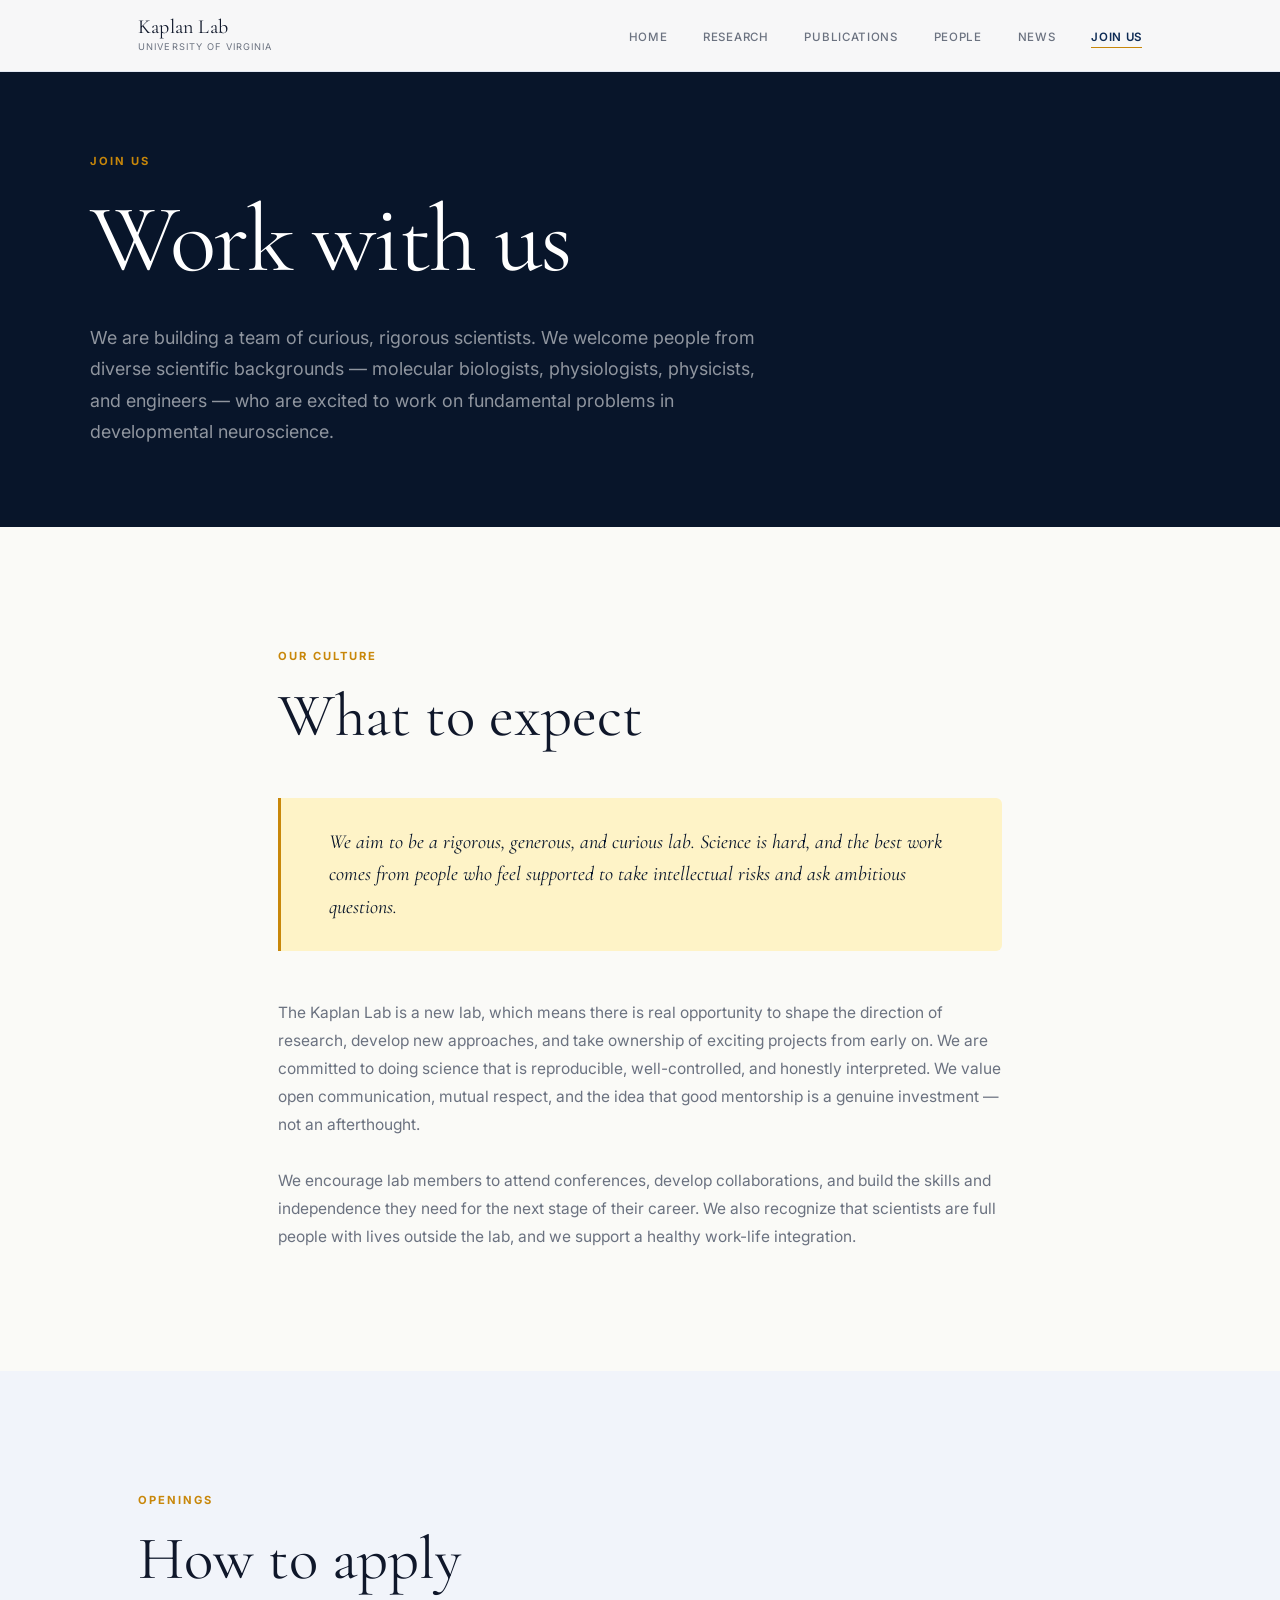
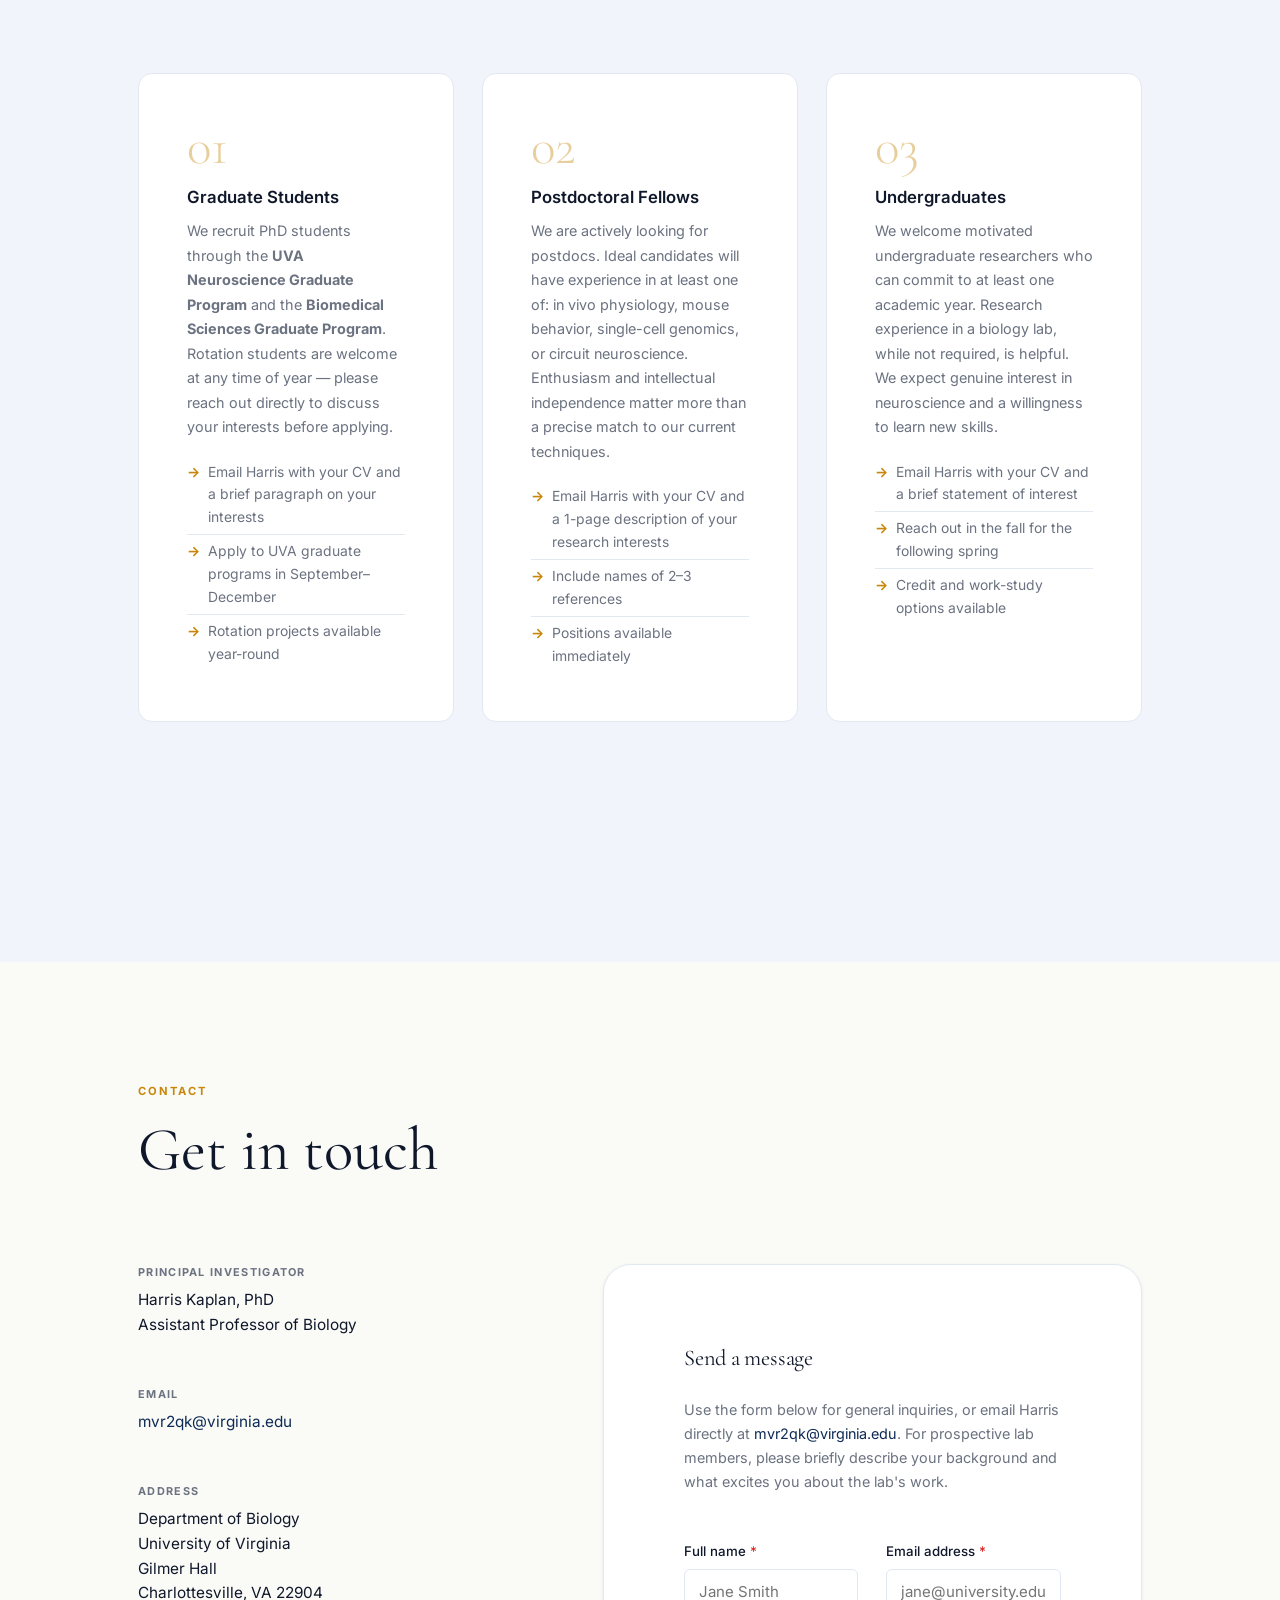
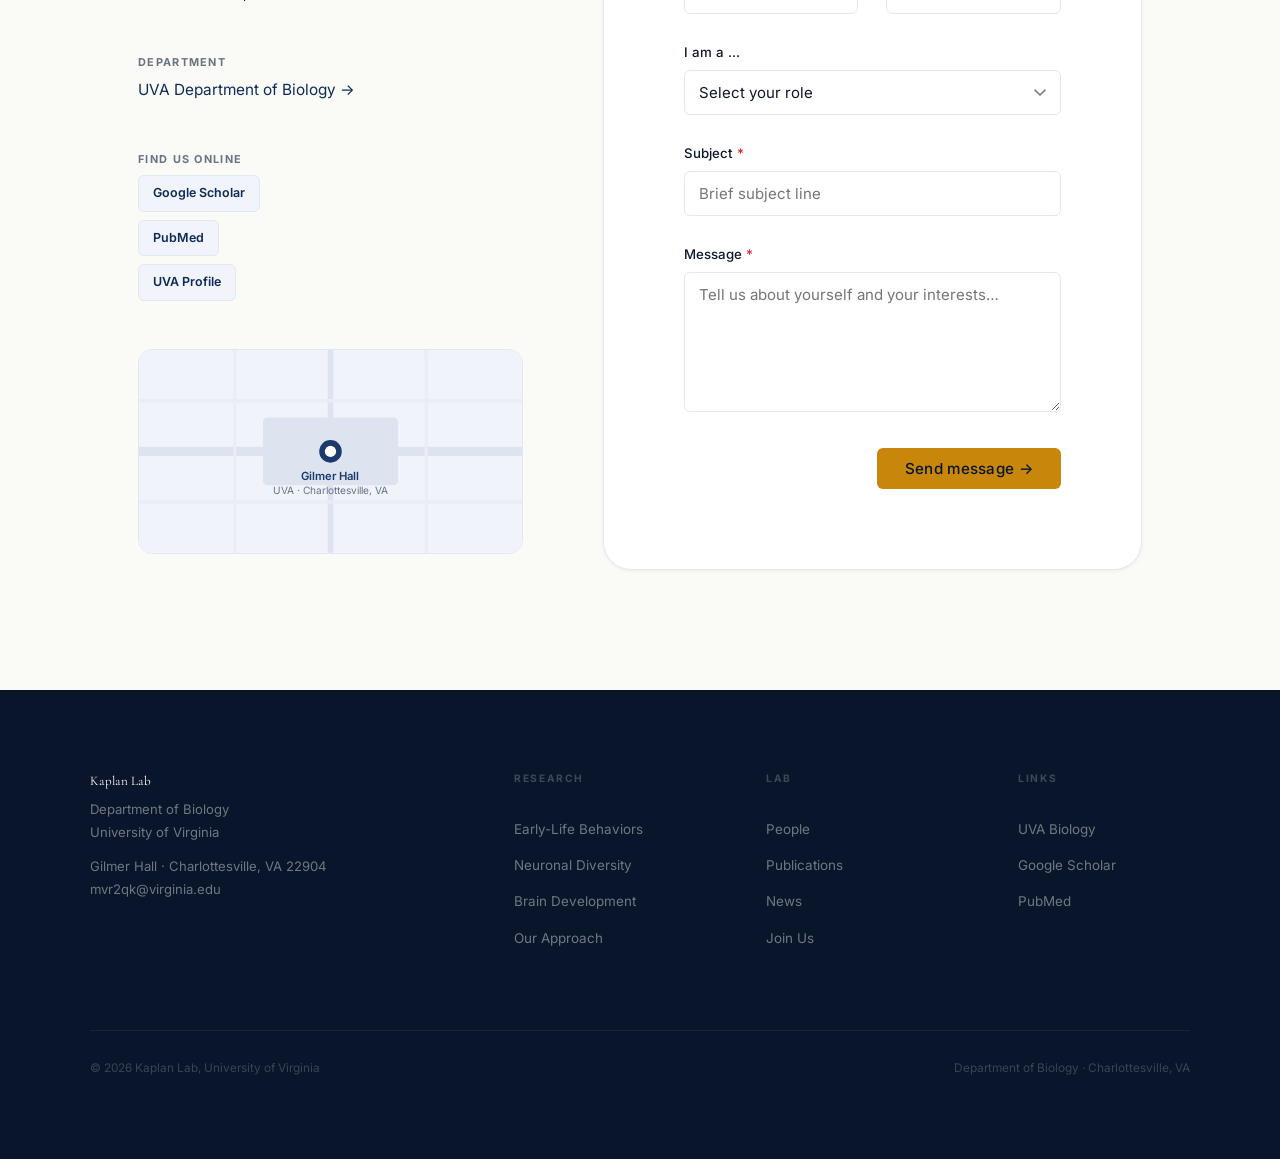
==== contact.html @ 81bbcdf9 "Website before further AI edits" ====
<!DOCTYPE html>
<html lang="en">
<head>
  <meta charset="UTF-8">
  <meta name="viewport" content="width=device-width, initial-scale=1.0">
  <title>Join Us — Kaplan Lab</title>
  <meta name="description" content="Join the Kaplan Lab at the University of Virginia. Open positions for graduate students, postdoctoral fellows, and undergraduates.">
  <link rel="icon" type="image/svg+xml" href="data:image/svg+xml,<svg xmlns='http://www.w3.org/2000/svg' viewBox='0 0 32 32'><rect width='32' height='32' rx='7' fill='%2308152A'/><text x='16' y='23' font-family='Georgia,serif' font-size='19' fill='white' text-anchor='middle' font-style='italic'>K</text></svg>">
  <link rel="stylesheet" href="assets/css/styles.css">
</head>
<body>

<nav class="site-nav" aria-label="Main navigation">
  <div class="site-nav__inner">
    <a href="index.html" class="site-nav__logo">
      <span class="site-nav__logo-main">Kaplan Lab</span>
      <span class="site-nav__logo-sub">University of Virginia</span>
    </a>
    <button class="site-nav__hamburger" aria-label="Toggle menu" aria-expanded="false">
      <span></span><span></span><span></span>
    </button>
    <ul class="site-nav__links">
      <li><a href="index.html">Home</a></li>
      <li><a href="research.html">Research</a></li>
      <li><a href="publications.html">Publications</a></li>
      <li><a href="people.html">People</a></li>
      <li><a href="news.html">News</a></li>
      <li><a href="contact.html">Join Us</a></li>
    </ul>
  </div>
</nav>

<header class="page-hero">
  <div class="page-hero__inner">
    <span class="section-label">Join Us</span>
    <h1>Work with us</h1>
    <p class="lead">
      We are building a team of curious, rigorous scientists. We welcome people
      from diverse scientific backgrounds — molecular biologists, physiologists,
      physicists, and engineers — who are excited to work on fundamental problems
      in developmental neuroscience.
    </p>
  </div>
</header>

<!-- LAB CULTURE -->
<section class="section">
  <div class="container" style="max-width:820px;">
    <span class="section-label">Our Culture</span>
    <h2 class="mb-lg">What to expect</h2>
    <div class="callout">
      <p>
        We aim to be a rigorous, generous, and curious lab. Science is hard, and
        the best work comes from people who feel supported to take intellectual
        risks and ask ambitious questions.
      </p>
    </div>
    <p style="font-size:.97rem; line-height:1.8; color:var(--muted); max-width:none; margin-top:var(--sp-lg);">
      The Kaplan Lab is a new lab, which means there is real opportunity to shape
      the direction of research, develop new approaches, and take ownership of
      exciting projects from early on. We are committed to doing science that is
      reproducible, well-controlled, and honestly interpreted. We value open
      communication, mutual respect, and the idea that good mentorship is a
      genuine investment — not an afterthought.
    </p>
    <p style="font-size:.97rem; line-height:1.8; color:var(--muted); max-width:none; margin-top:var(--sp-md);">
      We encourage lab members to attend conferences, develop collaborations, and
      build the skills and independence they need for the next stage of their
      career. We also recognize that scientists are full people with lives outside
      the lab, and we support a healthy work-life integration.
    </p>
  </div>
</section>

<!-- HOW TO JOIN -->
<section class="section section--alt">
  <div class="container">
    <span class="section-label">Openings</span>
    <h2 class="mb-xl">How to apply</h2>

    <div class="join-grid">
      <div class="join-card">
        <div class="join-card__num">01</div>
        <h4>Graduate Students</h4>
        <p>
          We recruit PhD students through the
          <strong>UVA Neuroscience Graduate Program</strong> and the
          <strong>Biomedical Sciences Graduate Program</strong>.
          Rotation students are welcome at any time of year — please reach out
          directly to discuss your interests before applying.
        </p>
        <ul>
          <li>Email Harris with your CV and a brief paragraph on your interests</li>
          <li>Apply to UVA graduate programs in September–December</li>
          <li>Rotation projects available year-round</li>
        </ul>
      </div>

      <div class="join-card">
        <div class="join-card__num">02</div>
        <h4>Postdoctoral Fellows</h4>
        <p>
          We are actively looking for postdocs. Ideal candidates will have
          experience in at least one of: in vivo physiology, mouse behavior,
          single-cell genomics, or circuit neuroscience. Enthusiasm and
          intellectual independence matter more than a precise match to our
          current techniques.
        </p>
        <ul>
          <li>Email Harris with your CV and a 1-page description of your research interests</li>
          <li>Include names of 2–3 references</li>
          <li>Positions available immediately</li>
        </ul>
      </div>

      <div class="join-card">
        <div class="join-card__num">03</div>
        <h4>Undergraduates</h4>
        <p>
          We welcome motivated undergraduate researchers who can commit to
          at least one academic year. Research experience in a biology lab,
          while not required, is helpful. We expect genuine interest in
          neuroscience and a willingness to learn new skills.
        </p>
        <ul>
          <li>Email Harris with your CV and a brief statement of interest</li>
          <li>Reach out in the fall for the following spring</li>
          <li>Credit and work-study options available</li>
        </ul>
      </div>
    </div>
  </div>
</section>

<!-- CONTACT FORM + INFO -->
<section class="section">
  <div class="container">
    <span class="section-label">Contact</span>
    <h2 class="mb-xl">Get in touch</h2>

    <div class="contact-grid">
      <!-- Info column -->
      <div>
        <div class="contact-block">
          <p class="contact-block__label">Principal Investigator</p>
          <p class="contact-block__value">
            Harris Kaplan, PhD<br>
            Assistant Professor of Biology
          </p>
        </div>

        <div class="contact-block">
          <p class="contact-block__label">Email</p>
          <p class="contact-block__value">
            <a href="mailto:mvr2qk@virginia.edu">mvr2qk@virginia.edu</a>
          </p>
        </div>

        <div class="contact-block">
          <p class="contact-block__label">Address</p>
          <p class="contact-block__value">
            Department of Biology<br>
            University of Virginia<br>
            Gilmer Hall<br>
            Charlottesville, VA 22904
          </p>
        </div>

        <div class="contact-block">
          <p class="contact-block__label">Department</p>
          <p class="contact-block__value">
            <a href="https://bio.as.virginia.edu" target="_blank" rel="noopener">UVA Department of Biology →</a>
          </p>
        </div>

        <div class="contact-block">
          <p class="contact-block__label">Find us online</p>
          <div style="display:flex; flex-direction:column; gap:8px; margin-top:4px;">
            <a href="https://scholar.google.com/citations?user=4YEVa78AAAAJ" target="_blank" rel="noopener" class="pi-link" style="width:fit-content;">Google Scholar</a>
            <a href="https://pubmed.ncbi.nlm.nih.gov/?term=Kaplan+HS&cauthor_id=32396858" target="_blank" rel="noopener" class="pi-link" style="width:fit-content;">PubMed</a>
            <a href="https://bio.as.virginia.edu/people/harris-kaplan" target="_blank" rel="noopener" class="pi-link" style="width:fit-content;">UVA Profile</a>
          </div>
        </div>

        <!-- Schematic map placeholder -->
        <div style="margin-top:var(--sp-lg); background:var(--bg-alt); border:1px solid var(--border); border-radius:var(--r-md); overflow:hidden;">
          <svg viewBox="0 0 340 180" xmlns="http://www.w3.org/2000/svg" style="width:100%; display:block;">
            <rect width="340" height="180" fill="#F0F4FA"/>
            <!-- Street grid (schematic) -->
            <line x1="0" y1="90" x2="340" y2="90" stroke="#DDE4F0" stroke-width="8"/>
            <line x1="170" y1="0" x2="170" y2="180" stroke="#DDE4F0" stroke-width="5"/>
            <line x1="0" y1="45" x2="340" y2="45" stroke="#E8EDF6" stroke-width="3"/>
            <line x1="0" y1="135" x2="340" y2="135" stroke="#E8EDF6" stroke-width="3"/>
            <line x1="85" y1="0" x2="85" y2="180" stroke="#E8EDF6" stroke-width="3"/>
            <line x1="255" y1="0" x2="255" y2="180" stroke="#E8EDF6" stroke-width="3"/>
            <!-- UVA campus block (schematic) -->
            <rect x="110" y="60" width="120" height="60" rx="4" fill="#DDE4F0"/>
            <!-- Gilmer Hall marker -->
            <circle cx="170" cy="90" r="10" fill="#1B3A6B"/>
            <circle cx="170" cy="90" r="5" fill="white"/>
            <!-- Label -->
            <text x="170" y="115" text-anchor="middle" font-size="10" fill="#1B3A6B" font-family="Inter,sans-serif" font-weight="600">Gilmer Hall</text>
            <text x="170" y="128" text-anchor="middle" font-size="9" fill="#64748B" font-family="Inter,sans-serif">UVA · Charlottesville, VA</text>
          </svg>
        </div>
      </div>

      <!-- Form column -->
      <div class="form-card">
        <h3 style="margin-bottom:var(--sp-md); font-size:1.4rem;">Send a message</h3>
        <p style="font-size:.9rem; color:var(--muted); margin-bottom:var(--sp-lg); max-width:none;">
          Use the form below for general inquiries, or email Harris directly at
          <a href="mailto:mvr2qk@virginia.edu">mvr2qk@virginia.edu</a>.
          For prospective lab members, please briefly describe your background
          and what excites you about the lab's work.
        </p>

        <form action="mailto:mvr2qk@virginia.edu" method="post" enctype="text/plain" novalidate>
          <div style="display:grid; grid-template-columns:1fr 1fr; gap:var(--sp-md);">
            <div class="form-group">
              <label class="form-label" for="name">Full name <span style="color:#DC2626;">*</span></label>
              <input type="text" id="name" name="name" class="form-control" required autocomplete="name" placeholder="Jane Smith">
            </div>
            <div class="form-group">
              <label class="form-label" for="email">Email address <span style="color:#DC2626;">*</span></label>
              <input type="email" id="email" name="email" class="form-control" required autocomplete="email" placeholder="jane@university.edu">
            </div>
          </div>

          <div class="form-group">
            <label class="form-label" for="position">I am a …</label>
            <select id="position" name="position" class="form-control">
              <option value="">Select your role</option>
              <option value="prospective-grad">Prospective graduate student</option>
              <option value="prospective-postdoc">Prospective postdoctoral fellow</option>
              <option value="prospective-undergrad">Prospective undergraduate</option>
              <option value="collaborator">Potential collaborator</option>
              <option value="press">Press / media</option>
              <option value="other">Other</option>
            </select>
          </div>

          <div class="form-group">
            <label class="form-label" for="subject">Subject <span style="color:#DC2626;">*</span></label>
            <input type="text" id="subject" name="subject" class="form-control" required placeholder="Brief subject line">
          </div>

          <div class="form-group">
            <label class="form-label" for="message">Message <span style="color:#DC2626;">*</span></label>
            <textarea id="message" name="message" class="form-control" required rows="6" placeholder="Tell us about yourself and your interests…"></textarea>
          </div>

          <div style="display:flex; justify-content:flex-end; margin-top:var(--sp-sm);">
            <button type="submit" class="btn btn--primary" style="font-size:.95rem; padding:13px 28px;">
              Send message →
            </button>
          </div>
        </form>
      </div>
    </div>
  </div>
</section>

<footer class="site-footer">
  <div class="site-footer__grid">
    <div class="footer-brand">
      <p class="footer-brand__name">Kaplan Lab</p>
      <p>Department of Biology<br>University of Virginia</p>
      <p style="margin-top:12px;">Gilmer Hall · Charlottesville, VA 22904<br><a href="mailto:mvr2qk@virginia.edu">mvr2qk@virginia.edu</a></p>
    </div>
    <div class="footer-nav">
      <p class="footer-nav__title">Research</p>
      <ul>
        <li><a href="research.html#early-life">Early-Life Behaviors</a></li>
        <li><a href="research.html#neuronal-diversity">Neuronal Diversity</a></li>
        <li><a href="research.html#development">Brain Development</a></li>
        <li><a href="research.html#approach">Our Approach</a></li>
      </ul>
    </div>
    <div class="footer-nav">
      <p class="footer-nav__title">Lab</p>
      <ul>
        <li><a href="people.html">People</a></li>
        <li><a href="publications.html">Publications</a></li>
        <li><a href="news.html">News</a></li>
        <li><a href="contact.html">Join Us</a></li>
      </ul>
    </div>
    <div class="footer-nav">
      <p class="footer-nav__title">Links</p>
      <ul>
        <li><a href="https://bio.as.virginia.edu" target="_blank" rel="noopener">UVA Biology</a></li>
        <li><a href="https://scholar.google.com/citations?user=4YEVa78AAAAJ" target="_blank" rel="noopener">Google Scholar</a></li>
        <li><a href="https://pubmed.ncbi.nlm.nih.gov/?term=Kaplan+HS&cauthor_id=32396858" target="_blank" rel="noopener">PubMed</a></li>
      </ul>
    </div>
  </div>
  <div class="site-footer__bottom">
    <span>&copy; 2026 Kaplan Lab, University of Virginia</span>
    <span>Department of Biology · Charlottesville, VA</span>
  </div>
</footer>

<script src="assets/js/main.js"></script>
</body>
</html>
---- assets/css/styles.css ----
@import url('https://fonts.googleapis.com/css2?family=Cormorant+Garamond:ital,wght@0,300;0,400;0,500;1,300;1,400;1,500&family=Inter:wght@400;500;600&display=swap');

/* ============================================================
   Kaplan Lab — Stylesheet v2
   University of Virginia, Department of Biology
   ============================================================ */

:root {
  --dark:        #08152A;
  --navy:        #0D2B55;
  --navy-mid:    #1E4080;
  --amber:       #C8870A;
  --amber-pale:  #FEF3C7;
  --white:       #FFFFFF;
  --bg:          #FAFBFD;
  --off-white:   #FAFAF7;
  --surface:     #F1F4FA;
  --text:        #0F172A;
  --text-mid:    #374151;
  --muted:       #6B7280;
  --border:      #E2E8F2;
  --border-mid:  #CDD6E8;

  --font-display: 'Cormorant Garamond', Georgia, serif;
  --font-sans:    'Inter', system-ui, -apple-system, sans-serif;

  --max-w:  1100px;
  --nav-h:  72px;

  --sp-xs:  8px;
  --sp-sm:  16px;
  --sp-md:  28px;
  --sp-lg:  48px;
  --sp-xl:  80px;
  --sp-2xl: 120px;

  --r-sm: 6px;
  --r-md: 14px;
  --r-lg: 20px;
  --r-xl: 28px;

  --shadow-sm: 0 1px 4px rgba(8,21,42,.06);
  --shadow-md: 0 4px 24px rgba(8,21,42,.09);
  --shadow-lg: 0 12px 48px rgba(8,21,42,.13);
}

/* ---- Reset ---- */
*, *::before, *::after { box-sizing: border-box; margin: 0; padding: 0; }
html { scroll-behavior: smooth; -webkit-text-size-adjust: 100%; }
body {
  font-family: var(--font-sans);
  font-size: 1rem;
  line-height: 1.65;
  color: var(--text);
  background: var(--off-white);
}
img, video { max-width: 100%; height: auto; display: block; }
a { color: var(--navy); text-decoration: none; transition: color .2s; }
a:hover { color: var(--amber); }
button { font-family: var(--font-sans); }

/* ---- Typography ---- */
h1, h2, h3 {
  font-family: var(--font-display);
  font-weight: 400;
  line-height: 1.12;
}
h4, h5 { font-family: var(--font-sans); font-weight: 600; line-height: 1.3; }

h1 { font-size: clamp(3.2rem, 7.5vw, 6.5rem); }
h2 { font-size: clamp(2.4rem, 5vw, 3.8rem); }
h3 { font-size: clamp(1.4rem, 2.5vw, 2rem); }
h4 { font-size: 1rem; }
h5 { font-size: .75rem; text-transform: uppercase; letter-spacing: .12em; }

p { max-width: 65ch; }

.lead {
  font-size: 1.12rem;
  line-height: 1.75;
  color: var(--muted);
}

.intro-statement {
  font-family: var(--font-display);
  font-size: clamp(1.5rem, 3vw, 2.4rem);
  font-style: italic;
  font-weight: 300;
  color: var(--text-mid);
  line-height: 1.4;
  text-align: center;
  max-width: 760px;
  margin: 0 auto;
}

/* Label */
.label, .section-label {
  display: block;
  font-size: .7rem;
  font-weight: 700;
  text-transform: uppercase;
  letter-spacing: .18em;
  color: var(--amber);
  margin-bottom: var(--sp-sm);
}

/* ---- Layout ---- */
.container {
  width: 100%;
  max-width: var(--max-w);
  margin: 0 auto;
  padding: 0 var(--sp-lg);
}

.section          { padding: var(--sp-2xl) var(--sp-lg); }
.section--alt     { background: var(--surface); }
.section--dark    { background: var(--dark); color: var(--white); }
.section--navy    { background: var(--navy); color: var(--white); }
.section--border  { border-top: 1px solid var(--border); }

.section-intro { max-width: 640px; margin-bottom: var(--sp-xl); }
.section-intro h2 { margin-top: var(--sp-xs); }
.section-intro .lead { margin-top: var(--sp-md); }

.flex-between {
  display: flex;
  justify-content: space-between;
  align-items: baseline;
  flex-wrap: wrap;
  gap: var(--sp-md);
}

/* ---- Navigation ---- */
.site-nav {
  position: fixed;
  top: 0; left: 0; right: 0;
  height: var(--nav-h);
  z-index: 200;
  background: rgba(255,255,255,.97);
  backdrop-filter: blur(18px);
  -webkit-backdrop-filter: blur(18px);
  border-bottom: 1px solid var(--border);
  transition: box-shadow .4s ease;
}
.site-nav.scrolled {
  box-shadow: 0 1px 24px rgba(8,21,42,.07);
}

.site-nav__inner {
  display: flex;
  align-items: center;
  justify-content: space-between;
  height: 100%;
  max-width: var(--max-w);
  margin: 0 auto;
  padding: 0 var(--sp-lg);
}

.site-nav__logo { display: flex; flex-direction: column; gap: 2px; text-decoration: none; }
.site-nav__logo-main {
  font-family: var(--font-display);
  font-size: 1.25rem;
  color: var(--text);
  line-height: 1;
  letter-spacing: .01em;
}
.site-nav__logo-sub {
  font-size: .58rem;
  color: var(--muted);
  letter-spacing: .12em;
  text-transform: uppercase;
}

.site-nav__links { display: flex; list-style: none; gap: clamp(16px, 2.8vw, 44px); }
.site-nav__links a {
  font-size: clamp(.72rem, .9vw, .82rem);
  font-weight: 500;
  color: var(--muted);
  letter-spacing: .06em;
  text-transform: uppercase;
  padding-bottom: 3px;
  border-bottom: 1.5px solid transparent;
  transition: color .2s, border-color .2s;
  white-space: nowrap;
}
.site-nav__links a:hover { color: var(--text); }
.site-nav__links a.active {
  color: var(--navy);
  border-bottom-color: var(--amber);
  font-weight: 600;
}

.site-nav__hamburger { display: none; background: none; border: none; cursor: pointer; padding: 6px; }
.site-nav__hamburger span {
  display: block; width: 22px; height: 1.5px;
  background: rgba(255,255,255,.72);
  margin: 5px 0;
  transition: transform .3s, opacity .3s, background .4s;
  border-radius: 2px;
}
.site-nav.scrolled .site-nav__hamburger span { background: var(--text-mid); }

/* ---- Hero (home) ---- */
.hero {
  position: relative;
  height: 100vh;
  min-height: 580px;
  display: flex;
  flex-direction: column;
  background: var(--bg);
  overflow: hidden;
}
#neural-canvas { display: none; }

.hero__content {
  position: relative; z-index: 2;
  width: 100%;
  padding: calc(var(--nav-h) + 40px) var(--sp-lg) var(--sp-lg);
}

/* ---- Hero image gallery ---- */
.hero__gallery {
  position: relative;
  flex: 1;
  min-height: 0;
  max-height: 52vh;
  overflow: hidden;
  z-index: 1;
}
.hero__gallery-slide {
  position: absolute;
  inset: 0;
  opacity: 0;
  animation: hero-crossfade 7.5s ease-in-out infinite;
}
.hero__gallery-slide:nth-child(1) { animation-delay:  0s;   background: hsl(215,38%,13%); }
.hero__gallery-slide:nth-child(2) { animation-delay: -5s;   background: hsl(202,30%,11%); }
.hero__gallery-slide:nth-child(3) { animation-delay: -2.5s; background: hsl(30,22%,11%);  }
.hero__gallery-slide img {
  width: 100%; height: 100%;
  object-fit: cover; display: block;
}
.hero__gallery-ph {
  width: 100%; height: 100%;
  display: flex; align-items: center; justify-content: center;
  font-size: .72rem; font-weight: 500;
  letter-spacing: .14em; text-transform: uppercase;
  color: rgba(255,255,255,.2);
  border-top: 1px solid rgba(255,255,255,.06);
}
@keyframes hero-crossfade {
  0%, 27%  { opacity: 1; }
  33%, 94% { opacity: 0; }
  100%     { opacity: 1; }
}

.hero__eyebrow {
  display: inline-flex;
  align-items: center;
  gap: 14px;
  font-size: .88rem;
  font-weight: 600;
  color: var(--amber);
  text-transform: uppercase;
  letter-spacing: .16em;
  margin-bottom: var(--sp-md);
}
.hero__eyebrow::before {
  content: '';
  display: block;
  width: 36px; height: 1px;
  background: var(--amber);
}

.hero__headline {
  color: var(--dark);
  max-width: 100%;
  margin-bottom: 0;
  font-weight: 400;
  letter-spacing: -.02em;
  font-size: clamp(2rem, 3.5vw, 3.5rem);
  line-height: 1.22;
}
.hero__headline em {
  font-style: italic;
  font-weight: 400;
  color: var(--amber);
}
.hero__sep {
  color: var(--border-mid);
  font-style: normal;
  margin: 0 .15em;
}

.hero__body {
  font-size: 1.05rem;
  color: rgba(255,255,255,.58);
  max-width: 480px;
  margin-bottom: var(--sp-xl);
  line-height: 1.8;
}
.hero__body p { max-width: none; }

.hero__cta { display: flex; gap: 14px; flex-wrap: wrap; }

.hero__meta {
  position: absolute;
  bottom: 40px; left: var(--sp-lg);
  right: var(--sp-lg);
  max-width: var(--max-w);
  margin: 0 auto;
  display: flex;
  justify-content: space-between;
  align-items: flex-end;
  z-index: 2;
}
.hero__affil {
  font-size: .72rem;
  color: rgba(255,255,255,.28);
  letter-spacing: .08em;
}
.hero__scroll {
  display: flex;
  flex-direction: column;
  align-items: center;
  gap: 8px;
  color: rgba(255,255,255,.28);
  font-size: .62rem;
  letter-spacing: .18em;
  text-transform: uppercase;
}
.hero__scroll-line {
  width: 1px; height: 40px;
  background: linear-gradient(to bottom, transparent, rgba(255,255,255,.28));
  animation: scrollPulse 2.4s ease-in-out infinite;
}
@keyframes scrollPulse {
  0%,100% { transform: scaleY(1); opacity: .4; }
  50%      { transform: scaleY(1.25); opacity: 1; }
}

/* ---- Page hero (interior pages) ---- */
.page-hero {
  background: var(--dark);
  padding: calc(var(--nav-h) + var(--sp-xl)) var(--sp-lg) var(--sp-xl);
}
.page-hero__inner { max-width: var(--max-w); margin: 0 auto; }
.page-hero h1 { color: var(--white); margin: var(--sp-xs) 0 var(--sp-md); letter-spacing: -.02em; }
.page-hero .lead { color: rgba(255,255,255,.55); max-width: 62ch; }

/* ---- Buttons ---- */
.btn {
  display: inline-flex;
  align-items: center;
  gap: 8px;
  padding: 13px 26px;
  border-radius: var(--r-sm);
  font-size: .86rem;
  font-weight: 500;
  font-family: var(--font-sans);
  cursor: pointer;
  border: none;
  text-decoration: none;
  transition: all .22s ease;
  line-height: 1;
  letter-spacing: .02em;
}
.btn--primary {
  background: var(--amber);
  color: var(--dark);
}
.btn--primary:hover {
  background: #D9920C;
  color: var(--dark);
  transform: translateY(-1px);
  box-shadow: 0 6px 22px rgba(200,135,10,.32);
}
.btn--outline {
  background: transparent;
  color: var(--white);
  border: 1px solid rgba(255,255,255,.3);
}
.btn--outline:hover {
  background: rgba(255,255,255,.07);
  color: var(--white);
  border-color: rgba(255,255,255,.6);
}
.btn--ghost {
  background: transparent;
  color: var(--text-mid);
  border: 1px solid var(--border);
  font-size: .82rem;
}
.btn--ghost:hover {
  background: var(--surface);
  color: var(--text);
  border-color: var(--border-mid);
}
.btn--navy {
  background: var(--navy);
  color: var(--white);
}
.btn--navy:hover {
  background: var(--navy-mid);
  color: var(--white);
  transform: translateY(-1px);
}

/* ---- Research list (home) ---- */
.research-list {
  border-top: 1px solid var(--border);
  margin-top: var(--sp-xl);
}
.research-list-item {
  display: grid;
  grid-template-columns: 68px 1fr 32px;
  gap: var(--sp-lg);
  padding: var(--sp-lg) var(--sp-sm);
  border-bottom: 1px solid var(--border);
  color: var(--text);
  text-decoration: none;
  align-items: center;
  transition: background .2s ease, padding-left .28s ease;
}
.research-list-item:hover {
  background: var(--surface);
  padding-left: var(--sp-md);
}
.research-list-item__num {
  font-family: var(--font-display);
  font-size: 2.6rem;
  font-weight: 300;
  color: var(--amber);
  line-height: 1;
  opacity: .55;
}
.research-list-item h3 {
  font-size: clamp(1.5rem, 2.5vw, 2rem);
  margin-bottom: 8px;
  color: var(--text);
  font-weight: 400;
  letter-spacing: -.01em;
}
.research-list-item p {
  font-size: .9rem;
  color: var(--muted);
  line-height: 1.62;
  max-width: 58ch;
}
.research-list-item__arrow {
  font-size: 1rem;
  color: var(--border-mid);
  transition: transform .25s, color .25s;
  justify-self: end;
}
.research-list-item:hover .research-list-item__arrow {
  transform: translateX(6px);
  color: var(--amber);
}

/* ---- Research hero block (item 01 — full-bleed 50/50) ---- */
.research-hero-block {
  display: grid;
  grid-template-columns: 1fr 1fr;
  min-height: 65vh;
  border-top: 1px solid var(--border);
  border-bottom: 1px solid var(--border);
}
.research-hero-block__text {
  padding: clamp(48px, 6vw, 88px) clamp(48px, 5vw, 80px);
  display: flex;
  flex-direction: column;
  justify-content: center;
  gap: var(--sp-md);
  border-right: 1px solid var(--border);
}
.research-hero-block__num {
  font-family: var(--font-sans);
  font-size: .85rem;
  font-weight: 700;
  letter-spacing: .12em;
  text-transform: uppercase;
  color: var(--amber);
}
.research-hero-block__text h3 {
  font-family: var(--font-serif);
  font-size: clamp(1.9rem, 2.8vw, 2.9rem);
  font-weight: 400;
  line-height: 1.18;
  color: var(--text);
  letter-spacing: -.01em;
  margin: 0;
}
.research-hero-block__text p {
  font-size: clamp(.95rem, 1.15vw, 1.08rem);
  line-height: 1.85;
  color: var(--muted);
  max-width: 50ch;
  margin: 0;
}
.research-hero-block__video {
  background: var(--bg);
  overflow: hidden;
}
.research-hero-block__video video {
  width: 100%;
  height: 100%;
  object-fit: contain;
  display: block;
}
.research-hero-block__video img {
  width: 100%;
  height: 100%;
  object-fit: contain;
  display: block;
}
@media (max-width: 900px) {
  .research-hero-block { grid-template-columns: 1fr; min-height: auto; }
  .research-hero-block__text { border-right: none; border-bottom: 1px solid var(--border); padding: var(--sp-xl) var(--sp-lg); }
  .research-hero-block__video { aspect-ratio: 16/9; min-height: 0; }
}

/* ---- Nature cover art ---- */
.cover-art {
  flex-shrink: 0;
  width: 200px;
}
.cover-art img {
  width: 100%;
  display: block;
  border-radius: var(--r-md);
  box-shadow: var(--shadow-lg);
}
.cover-art-placeholder {
  width: 200px;
  flex-shrink: 0;
  background: var(--surface);
  border: 1.5px dashed var(--border-mid);
  border-radius: var(--r-md);
  aspect-ratio: 3/4;
  display: flex;
  flex-direction: column;
  align-items: center;
  justify-content: center;
  gap: 8px;
  padding: var(--sp-md);
  text-align: center;
  color: var(--muted);
  font-size: .78rem;
  font-style: italic;
}
.pub-hero {
  display: flex;
  gap: var(--sp-xl);
  align-items: flex-start;
  margin-bottom: var(--sp-xl);
}
@media (max-width: 640px) {
  .pub-hero { flex-direction: column; }
  .cover-art, .cover-art-placeholder { width: 140px; }
}

/* ---- Featured paper ---- */
.fp {
  display: grid;
  grid-template-columns: 130px 1fr;
  background: var(--dark);
  border-radius: var(--r-xl);
  overflow: hidden;
  margin-top: var(--sp-lg);
  box-shadow: var(--shadow-lg);
}
.fp__left {
  background: rgba(255,255,255,.025);
  border-right: 1px solid rgba(255,255,255,.07);
  padding: var(--sp-xl) var(--sp-lg);
  display: flex;
  flex-direction: column;
  align-items: center;
  justify-content: center;
  gap: 8px;
}
.fp__journal {
  font-family: var(--font-display);
  font-size: 2rem;
  color: var(--amber);
  line-height: 1;
  letter-spacing: -.01em;
}
.fp__year {
  font-size: .68rem;
  letter-spacing: .14em;
  text-transform: uppercase;
  color: rgba(255,255,255,.28);
}
.fp__right { padding: var(--sp-xl); }
.fp__title {
  font-family: var(--font-display);
  font-size: clamp(1.5rem, 2.5vw, 2.2rem);
  color: var(--white);
  line-height: 1.28;
  margin-bottom: 12px;
  font-weight: 400;
  letter-spacing: -.01em;
}
.fp__authors {
  font-size: .82rem;
  color: rgba(255,255,255,.4);
  margin-bottom: var(--sp-md);
  letter-spacing: .01em;
}
.fp__excerpt {
  font-size: .93rem;
  color: rgba(255,255,255,.58);
  line-height: 1.75;
  margin-bottom: var(--sp-lg);
}
.fp__excerpt p { max-width: none; }
.fp__link {
  font-size: .84rem;
  font-weight: 600;
  color: var(--amber);
  letter-spacing: .02em;
  display: inline-flex;
  align-items: center;
  gap: 6px;
  transition: color .2s, gap .2s;
}
.fp__link:hover { color: #D9920C; gap: 10px; }

/* ---- News list (home page) ---- */
.news-list { border-top: 1px solid var(--border); }
.news-list-item {
  display: grid;
  grid-template-columns: 88px 108px 1fr 20px;
  gap: var(--sp-md);
  padding: 20px var(--sp-sm);
  border-bottom: 1px solid var(--border);
  align-items: center;
  color: var(--text);
  text-decoration: none;
  transition: background .18s, padding-left .24s;
}
.news-list-item:hover {
  background: var(--off-white);
  padding-left: var(--sp-md);
}
.news-list-item__date {
  font-size: .75rem;
  font-weight: 600;
  color: var(--muted);
  text-transform: uppercase;
  letter-spacing: .07em;
  white-space: nowrap;
}
.news-list-item__title {
  font-size: .95rem;
  color: var(--text);
  line-height: 1.4;
}
.news-list-item__title em { font-style: italic; }
.news-list-item__arrow {
  color: var(--border-mid);
  font-size: .85rem;
  transition: transform .2s, color .2s;
}
.news-list-item:hover .news-list-item__arrow {
  transform: translateX(4px);
  color: var(--amber);
}

/* ---- Tags ---- */
.tag {
  display: inline-block;
  font-size: .67rem;
  font-weight: 700;
  text-transform: uppercase;
  letter-spacing: .07em;
  padding: 4px 11px;
  border-radius: 100px;
  white-space: nowrap;
}
.tag--lab         { background: #FEF9EC; color: #78350F; border: 1px solid #FDE68A; }
.tag--publication { background: #EEF2FF; color: #3730A3; border: 1px solid #C7D2FE; }
.tag--talk        { background: #ECFDF5; color: #065F46; border: 1px solid #A7F3D0; }
.tag--award       { background: #F5F3FF; color: #5B21B6; border: 1px solid #DDD6FE; }
.tag--preprint    { background: #FFFBEB; color: #92400E; border: 1px solid #FDE68A; }

/* ---- Join CTA section ---- */
.cta-section { padding: var(--sp-2xl) var(--sp-lg); }
.cta-section__inner { max-width: 680px; margin: 0 auto; text-align: center; }
.cta-section h2 { color: var(--white); margin: var(--sp-xs) 0 var(--sp-md); }
.cta-section .lead { color: rgba(255,255,255,.55); max-width: 48ch; margin: 0 auto var(--sp-lg); }

/* ---- Callout ---- */
.callout {
  background: var(--amber-pale);
  border-left: 3px solid var(--amber);
  border-radius: 0 var(--r-sm) var(--r-sm) 0;
  padding: var(--sp-md) var(--sp-lg);
  margin: var(--sp-lg) 0;
}
.callout p {
  font-family: var(--font-display);
  font-size: 1.25rem;
  font-style: italic;
  color: var(--dark);
  line-height: 1.62;
  max-width: 70ch;
}

/* ---- Research areas (research.html) ---- */
.research-area {
  display: grid;
  grid-template-columns: 1fr 1fr;
  gap: var(--sp-xl);
  align-items: start;
  padding: var(--sp-2xl) 0;
  border-bottom: 1px solid var(--border);
}
.research-area:last-child { border-bottom: none; }
.research-area--flip { direction: rtl; }
.research-area--flip > * { direction: ltr; }

.research-area__num {
  font-family: var(--font-display);
  font-size: 7rem;
  line-height: 1;
  color: var(--amber);
  opacity: .15;
  margin-bottom: var(--sp-sm);
  font-weight: 300;
}
.research-area__tag {
  font-size: .68rem;
  font-weight: 700;
  text-transform: uppercase;
  letter-spacing: .16em;
  color: var(--amber);
  display: block;
  margin-bottom: 10px;
}
.research-area h3 { margin-bottom: var(--sp-sm); letter-spacing: -.01em; }
.research-area__body { font-size: .95rem; color: var(--muted); line-height: 1.8; margin-bottom: var(--sp-md); }
.research-area__body p { max-width: none; margin-bottom: 14px; }
.research-area__qs { list-style: none; margin-top: var(--sp-md); }
.research-area__qs li {
  display: flex; gap: 10px;
  font-size: .88rem; color: var(--muted);
  margin-bottom: 8px; line-height: 1.5;
}
.research-area__qs li::before { content: '—'; color: var(--amber); flex-shrink: 0; font-weight: 700; }

.research-visual {
  background: var(--surface);
  border: 1px solid var(--border);
  border-radius: var(--r-lg);
  overflow: hidden;
  aspect-ratio: 4/3;
  display: flex;
  align-items: center;
  justify-content: center;
  position: relative;
}
.research-visual-placeholder {
  text-align: center;
  padding: var(--sp-xl);
}
.research-visual-placeholder svg {
  opacity: .2;
  margin: 0 auto var(--sp-sm);
}
.research-visual-placeholder p {
  font-size: .78rem;
  font-style: italic;
  color: var(--border-mid);
  max-width: 26ch;
  margin: 0 auto;
  line-height: 1.5;
}

/* ---- Approach cards ---- */
.approach-grid {
  display: grid;
  grid-template-columns: repeat(4, 1fr);
  gap: var(--sp-md);
}
.approach-card {
  background: var(--white);
  border: 1px solid var(--border);
  border-radius: var(--r-md);
  padding: var(--sp-lg);
  transition: box-shadow .22s, transform .22s;
}
.approach-card:hover { box-shadow: var(--shadow-md); transform: translateY(-3px); }
.approach-card__icon {
  width: 44px; height: 44px;
  border-radius: var(--r-sm);
  background: var(--amber-pale);
  display: flex; align-items: center; justify-content: center;
  margin-bottom: var(--sp-sm);
  font-size: 1.2rem;
}
.approach-card h4 { margin-bottom: 8px; font-size: .97rem; }
.approach-card p  { font-size: .87rem; color: var(--muted); line-height: 1.65; }

/* ---- Publications ---- */
.pub-filters { display: flex; gap: 8px; flex-wrap: wrap; margin-bottom: var(--sp-xl); }
.pub-filter {
  padding: 8px 18px;
  border-radius: 100px;
  font-size: .78rem;
  font-weight: 600;
  border: 1px solid var(--border);
  background: var(--white);
  color: var(--muted);
  cursor: pointer;
  transition: all .2s;
  font-family: var(--font-sans);
  letter-spacing: .02em;
}
.pub-filter:hover,
.pub-filter.active { background: var(--dark); color: var(--white); border-color: var(--dark); }

.pub-year-group { margin-bottom: var(--sp-xl); }
.pub-year-group__label {
  font-family: var(--font-display);
  font-size: 2.2rem;
  color: var(--navy);
  border-bottom: 2px solid var(--amber);
  display: inline-block;
  padding-bottom: 4px;
  margin-bottom: var(--sp-lg);
  font-weight: 400;
}

.pub-item {
  display: flex;
  gap: var(--sp-lg);
  padding: var(--sp-md) 0;
  border-bottom: 1px solid var(--border);
}
.pub-item:last-child { border-bottom: none; }
.pub-item__meta { min-width: 52px; }
.pub-item__badge {
  display: inline-flex;
  padding: 3px 10px;
  border-radius: 100px;
  font-size: .67rem;
  font-weight: 700;
  text-transform: uppercase;
  letter-spacing: .05em;
  white-space: nowrap;
}
.badge--nature   { background: #000;    color: #fff; }
.badge--cell     { background: #003566; color: #fff; }
.badge--neuron   { background: #1D4ED8; color: #fff; }
.badge--phrv     { background: #6D28D9; color: #fff; }
.badge--currop   { background: #047857; color: #fff; }
.badge--elife    { background: #0891B2; color: #fff; }
.badge--plos     { background: #B45309; color: #fff; }
.badge--crm      { background: #DC2626; color: #fff; }
.badge--biorxiv  { background: #92400E; color: #fff; }
.badge--ptrsl    { background: #4B5563; color: #fff; }

.pub-item__content { flex: 1; }
.pub-item__journal-line { display: flex; align-items: center; gap: 8px; margin-bottom: 7px; }
.pub-item__journal-info { font-size: .8rem; color: var(--muted); }
.pub-item__title { font-size: .97rem; font-weight: 600; line-height: 1.4; margin-bottom: 5px; }
.pub-item__title a { color: inherit; }
.pub-item__title a:hover { color: var(--navy-mid); }
.pub-item__authors { font-size: .85rem; color: var(--muted); line-height: 1.5; }
.pub-item__authors strong { color: var(--navy); font-weight: 600; }
.pub-item__links { display: flex; gap: 8px; margin-top: 8px; flex-wrap: wrap; }
.pub-link {
  font-size: .73rem;
  font-weight: 600;
  color: var(--navy);
  background: var(--surface);
  padding: 3px 10px;
  border-radius: var(--r-sm);
  transition: all .2s;
}
.pub-link:hover { background: var(--navy); color: var(--white); }

/* ---- People ---- */
.pi-card {
  display: grid;
  grid-template-columns: 280px 1fr;
  gap: var(--sp-xl);
  background: var(--white);
  border: 1px solid var(--border);
  border-radius: var(--r-xl);
  padding: var(--sp-xl);
  box-shadow: var(--shadow-sm);
  margin-bottom: var(--sp-2xl);
}
.pi-card__photo {
  width: 100%; aspect-ratio: 1;
  border-radius: var(--r-lg);
  background: var(--surface);
  display: flex; align-items: center; justify-content: center;
  overflow: hidden; border: 1px solid var(--border);
}
.pi-card__initials {
  font-family: var(--font-display);
  font-size: 5rem;
  color: var(--navy);
  opacity: .14;
  user-select: none;
}
.pi-card h2 { font-size: 2.4rem; margin-bottom: 4px; letter-spacing: -.01em; }
.pi-card__role { color: var(--amber); font-weight: 500; margin-bottom: 4px; }
.pi-card__institution { font-size: .84rem; color: var(--muted); margin-bottom: var(--sp-lg); }
.pi-card__bio { font-size: .94rem; line-height: 1.8; margin-bottom: var(--sp-lg); }
.pi-card__bio p { max-width: none; margin-bottom: 14px; }
.pi-card__bio p:last-child { margin-bottom: 0; }
.pi-card__edu h5 { color: var(--muted); margin-bottom: 12px; }
.pi-card__edu ul { list-style: none; }
.pi-card__edu li {
  font-size: .9rem; color: var(--muted);
  padding: 7px 0;
  border-bottom: 1px solid var(--border);
  display: flex; gap: var(--sp-md); align-items: baseline;
}
.pi-card__edu li:last-child { border-bottom: none; }
.pi-card__edu li strong { color: var(--text); font-weight: 600; min-width: 110px; flex-shrink: 0; }

.pi-links { display: flex; gap: 8px; flex-wrap: wrap; margin-top: var(--sp-md); }
.pi-link {
  display: inline-flex;
  align-items: center;
  gap: 6px;
  font-size: .78rem;
  font-weight: 600;
  color: var(--navy);
  background: var(--surface);
  padding: 7px 14px;
  border-radius: var(--r-sm);
  border: 1px solid var(--border);
  transition: all .2s;
}
.pi-link:hover { background: var(--navy); color: var(--white); border-color: var(--navy); }

.positions-grid {
  display: grid;
  grid-template-columns: repeat(3, 1fr);
  gap: var(--sp-md);
}
.position-card {
  background: var(--white);
  border: 1px solid var(--border);
  border-radius: var(--r-md);
  padding: var(--sp-lg);
  transition: box-shadow .22s, transform .22s;
}
.position-card:hover { box-shadow: var(--shadow-md); transform: translateY(-3px); }
.position-card__icon {
  width: 48px; height: 48px;
  border-radius: var(--r-sm);
  background: var(--amber-pale);
  display: flex; align-items: center; justify-content: center;
  margin-bottom: var(--sp-md);
  font-size: 1.4rem;
}
.position-card h4 { margin-bottom: 8px; }
.position-card p  { font-size: .9rem; color: var(--muted); line-height: 1.65; }
.position-card .btn { margin-top: var(--sp-md); font-size: .82rem; padding: 9px 18px; }

/* ---- News timeline ---- */
.news-timeline {
  position: relative;
  padding-left: 52px;
  max-width: 800px;
}
.news-timeline::before {
  content: '';
  position: absolute;
  left: 16px; top: 12px; bottom: 0;
  width: 1px;
  background: var(--border);
}
.tl-item { position: relative; margin-bottom: var(--sp-xl); }
.tl-item::before {
  content: '';
  position: absolute;
  left: -44px; top: 8px;
  width: 10px; height: 10px;
  border-radius: 50%;
  background: var(--amber);
  border: 3px solid var(--off-white);
  box-shadow: 0 0 0 1.5px var(--amber);
}
.tl-item__date {
  font-size: .72rem;
  font-weight: 700;
  text-transform: uppercase;
  letter-spacing: .1em;
  color: var(--muted);
  margin-bottom: 8px;
  display: flex; align-items: center; gap: 10px;
}
.tl-item h4 { font-size: 1.05rem; margin-bottom: 8px; }
.tl-item p  { font-size: .92rem; color: var(--muted); line-height: 1.7; }
.tl-item a  { color: var(--navy); font-weight: 500; }
.tl-item a:hover { color: var(--amber); }

/* ---- Contact ---- */
.contact-grid {
  display: grid;
  grid-template-columns: 1fr 1.4fr;
  gap: var(--sp-xl);
  align-items: start;
}
.contact-block { margin-bottom: var(--sp-lg); }
.contact-block__label {
  font-size: .68rem;
  font-weight: 700;
  text-transform: uppercase;
  letter-spacing: .12em;
  color: var(--muted);
  margin-bottom: 6px;
}
.contact-block__value { font-size: .96rem; line-height: 1.62; }

.form-card {
  background: var(--white);
  border: 1px solid var(--border);
  border-radius: var(--r-xl);
  padding: var(--sp-xl);
  box-shadow: var(--shadow-sm);
}
.form-card h3 { font-size: 1.8rem; margin-bottom: var(--sp-sm); letter-spacing: -.01em; }
.form-card > p { font-size: .87rem; color: var(--muted); margin-bottom: var(--sp-lg); max-width: none; }
.form-group { margin-bottom: var(--sp-md); }
.form-label { display: block; font-size: .83rem; font-weight: 500; margin-bottom: 6px; }
.form-control {
  width: 100%;
  padding: 12px 14px;
  border: 1px solid var(--border);
  border-radius: var(--r-sm);
  font-size: .94rem;
  font-family: var(--font-sans);
  background: var(--white);
  color: var(--text);
  transition: border-color .2s, box-shadow .2s;
  outline: none;
  -webkit-appearance: none;
}
.form-control:focus {
  border-color: var(--navy);
  box-shadow: 0 0 0 3px rgba(13,43,85,.1);
}
textarea.form-control { min-height: 120px; resize: vertical; }
select.form-control {
  background-image: url("data:image/svg+xml,%3Csvg xmlns='http://www.w3.org/2000/svg' width='12' height='8'%3E%3Cpath d='M1 1l5 5 5-5' stroke='%236B7280' stroke-width='1.5' fill='none' stroke-linecap='round'/%3E%3C/svg%3E");
  background-repeat: no-repeat;
  background-position: right 14px center;
  padding-right: 40px;
}

/* ---- Join cards ---- */
.join-grid {
  display: grid;
  grid-template-columns: repeat(3, 1fr);
  gap: var(--sp-md);
  margin-bottom: var(--sp-2xl);
}
.join-card {
  background: var(--white);
  border: 1px solid var(--border);
  border-radius: var(--r-md);
  padding: var(--sp-lg);
}
.join-card__num {
  font-family: var(--font-display);
  font-size: 3.2rem;
  color: var(--amber);
  opacity: .4;
  line-height: 1;
  margin-bottom: 14px;
  font-weight: 300;
}
.join-card h4 { margin-bottom: 10px; font-size: 1.05rem; }
.join-card p  { font-size: .9rem; color: var(--muted); line-height: 1.7; }
.join-card ul { list-style: none; margin-top: var(--sp-sm); }
.join-card ul li {
  font-size: .87rem; color: var(--muted);
  padding: 5px 0;
  border-bottom: 1px solid var(--border);
  display: flex; gap: 8px;
}
.join-card ul li::before { content: '→'; color: var(--amber); font-weight: 700; }
.join-card ul li:last-child { border-bottom: none; }

/* ---- Footer ---- */
.site-footer {
  background: var(--dark);
  color: rgba(255,255,255,.42);
  padding: var(--sp-xl) var(--sp-lg);
}
.site-footer__grid {
  max-width: var(--max-w);
  margin: 0 auto;
  display: grid;
  grid-template-columns: 2fr 1fr 1fr 1fr;
  gap: var(--sp-xl);
  padding-bottom: var(--sp-xl);
  border-bottom: 1px solid rgba(255,255,255,.06);
}
.footer-brand__name {
  font-family: var(--font-display);
  font-size: 1.4rem;
  color: var(--white);
  margin-bottom: 6px;
}
.footer-brand p { font-size: .82rem; line-height: 1.72; }
.footer-brand a { color: rgba(255,255,255,.42); transition: color .2s; }
.footer-brand a:hover { color: var(--white); }
.footer-nav__title {
  font-size: .64rem;
  font-weight: 700;
  text-transform: uppercase;
  letter-spacing: .16em;
  color: rgba(255,255,255,.22);
  margin-bottom: var(--sp-md);
}
.footer-nav ul { list-style: none; display: flex; flex-direction: column; gap: 10px; }
.footer-nav a { font-size: .84rem; color: rgba(255,255,255,.42); transition: color .2s; }
.footer-nav a:hover { color: var(--white); }
.site-footer__bottom {
  max-width: var(--max-w);
  margin: var(--sp-md) auto 0;
  display: flex;
  justify-content: space-between;
  align-items: center;
  font-size: .74rem;
  color: rgba(255,255,255,.2);
  flex-wrap: wrap;
  gap: var(--sp-sm);
}

/* ---- Scroll reveal ---- */
[data-reveal] {
  opacity: 0;
  transform: translateY(24px);
  transition: opacity .7s ease, transform .7s ease;
}
[data-reveal].is-visible { opacity: 1; transform: none; }

[data-reveal-stagger] > * {
  opacity: 0;
  transform: translateY(20px);
  transition: opacity .6s ease, transform .6s ease;
}
[data-reveal-stagger].is-visible > * { opacity: 1; transform: none; }
[data-reveal-stagger].is-visible > *:nth-child(1) { transition-delay: 0s; }
[data-reveal-stagger].is-visible > *:nth-child(2) { transition-delay: .1s; }
[data-reveal-stagger].is-visible > *:nth-child(3) { transition-delay: .2s; }
[data-reveal-stagger].is-visible > *:nth-child(4) { transition-delay: .3s; }

/* ---- Utilities ---- */
.text-center { text-align: center; }
.mt-sm  { margin-top: var(--sp-sm); }
.mt-md  { margin-top: var(--sp-md); }
.mt-lg  { margin-top: var(--sp-lg); }
.mt-xl  { margin-top: var(--sp-xl); }
.mb-md  { margin-bottom: var(--sp-md); }
.mb-lg  { margin-bottom: var(--sp-lg); }
.mb-xl  { margin-bottom: var(--sp-xl); }

/* ---- Responsive ---- */
@media (max-width: 1024px) {
  .approach-grid { grid-template-columns: repeat(2, 1fr); }
  .site-footer__grid { grid-template-columns: 1fr 1fr; gap: var(--sp-lg); }
  .fp { grid-template-columns: 1fr; }
  .fp__left {
    flex-direction: row; gap: var(--sp-md);
    justify-content: flex-start;
    border-right: none; border-bottom: 1px solid rgba(255,255,255,.07);
    padding: var(--sp-lg);
  }
}
@media (max-width: 900px) {
  .research-area { grid-template-columns: 1fr; }
  .research-area--flip { direction: ltr; }
  .pi-card { grid-template-columns: 1fr; }
  .pi-card__photo { max-width: 200px; }
  .positions-grid { grid-template-columns: 1fr; }
  .join-grid { grid-template-columns: 1fr; }
  .contact-grid { grid-template-columns: 1fr; }
  .news-list-item { grid-template-columns: 88px 100px 1fr; }
  .news-list-item__arrow { display: none; }

}
@media (max-width: 640px) {
  :root { --sp-lg: 32px; --sp-xl: 60px; --sp-2xl: 80px; }
  .approach-grid { grid-template-columns: 1fr; }
  .site-footer__grid { grid-template-columns: 1fr; gap: var(--sp-lg); }
  .pub-item { flex-direction: column; gap: 6px; }
  .research-list-item { grid-template-columns: 52px 1fr; }
  .research-list-item__arrow { display: none; }
  .news-list-item { grid-template-columns: 1fr; gap: 5px; padding: 16px var(--sp-sm); }
  .news-list-item__date { display: none; }
  .hero__headline { font-size: clamp(3rem, 13vw, 4.5rem); }

  /* Mobile nav — hamburger only below 640px */
  .site-nav__links {
    display: none;
    position: fixed; top: var(--nav-h); left: 0; right: 0;
    background: rgba(10,20,40,.97);
    flex-direction: column;
    padding: var(--sp-sm) var(--sp-lg);
    gap: 0;
    border-bottom: 1px solid rgba(255,255,255,.08);
  }
  .site-nav.scrolled .site-nav__links { background: rgba(255,255,255,.98); }
  .site-nav.scrolled .site-nav__links a { color: var(--text-mid) !important; border-bottom: none; font-weight: 400; }
  .site-nav__links.is-open { display: flex; }
  .site-nav__links li { border-bottom: 1px solid rgba(255,255,255,.06); }
  .site-nav.scrolled .site-nav__links li { border-bottom-color: var(--border); }
  .site-nav__links a { display: block; padding: 14px 0; color: rgba(255,255,255,.72) !important; border-bottom: none !important; }
  .site-nav__hamburger { display: block; }
}
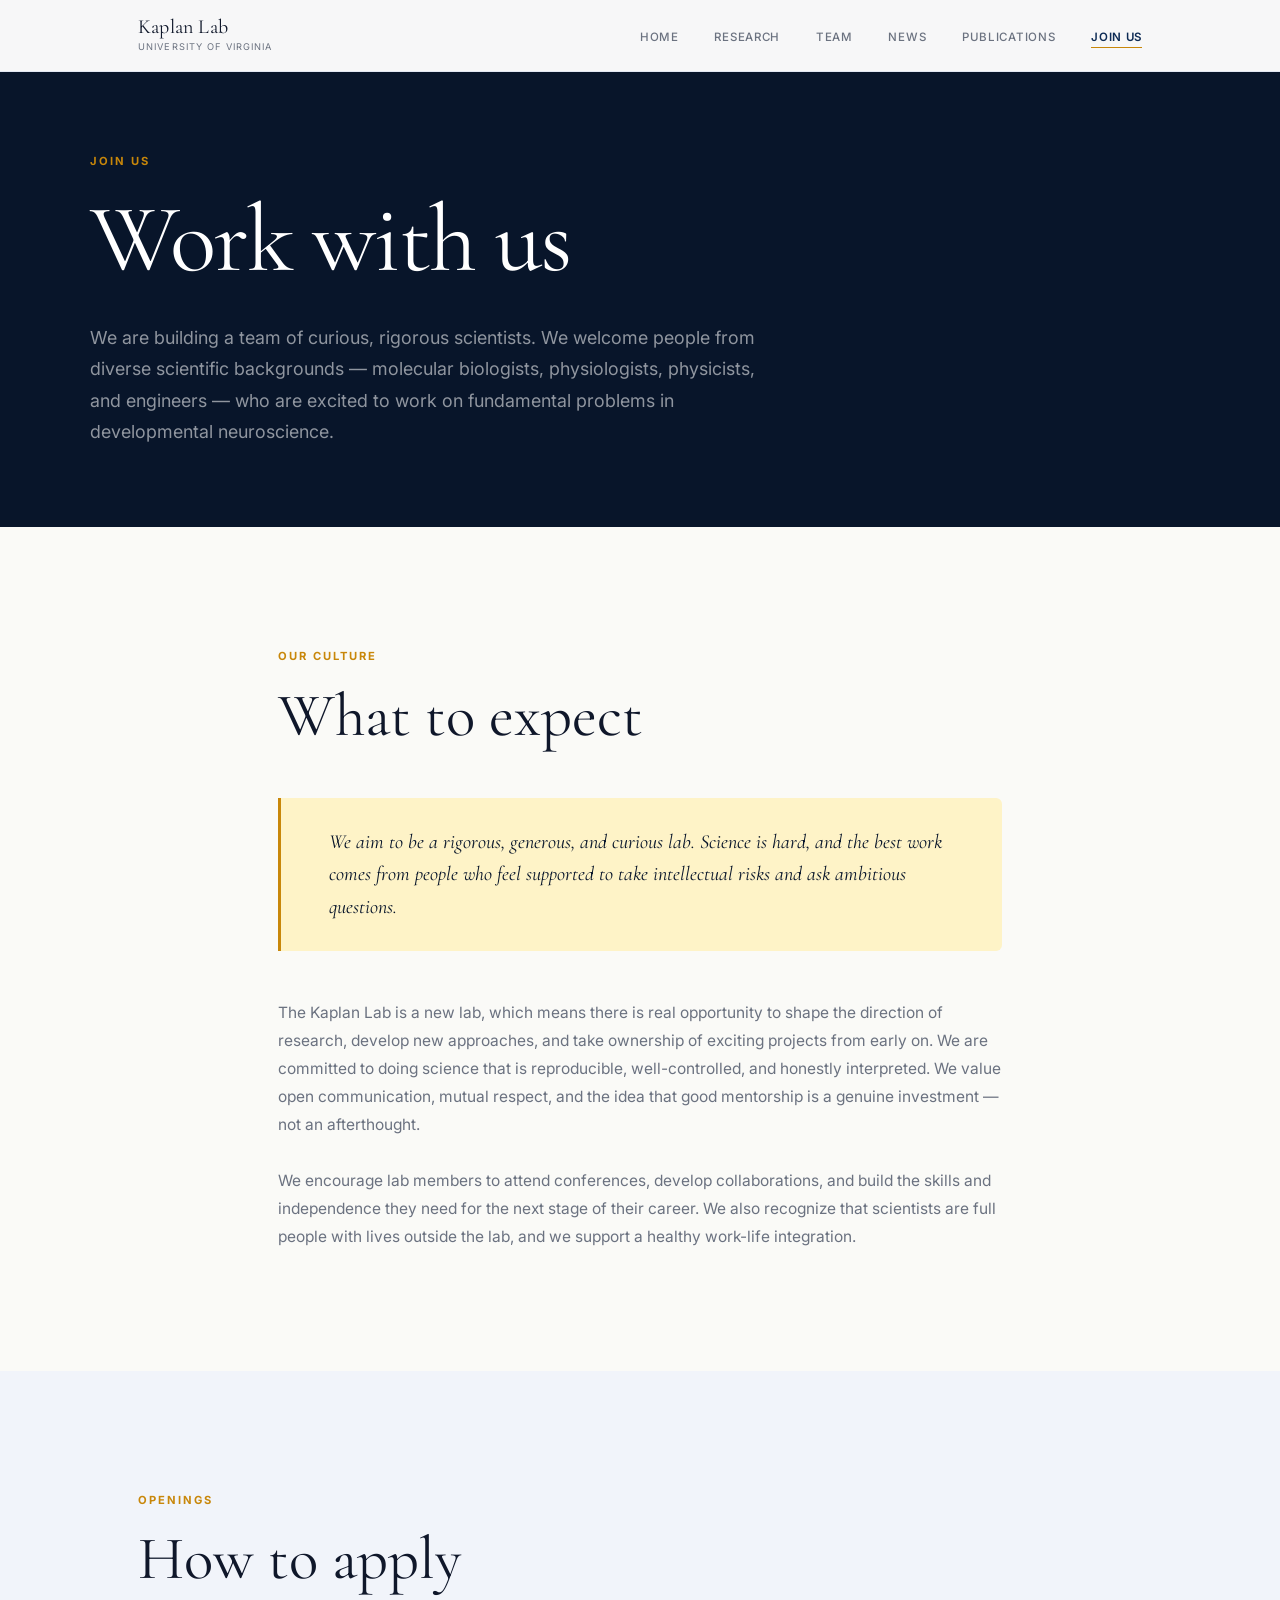
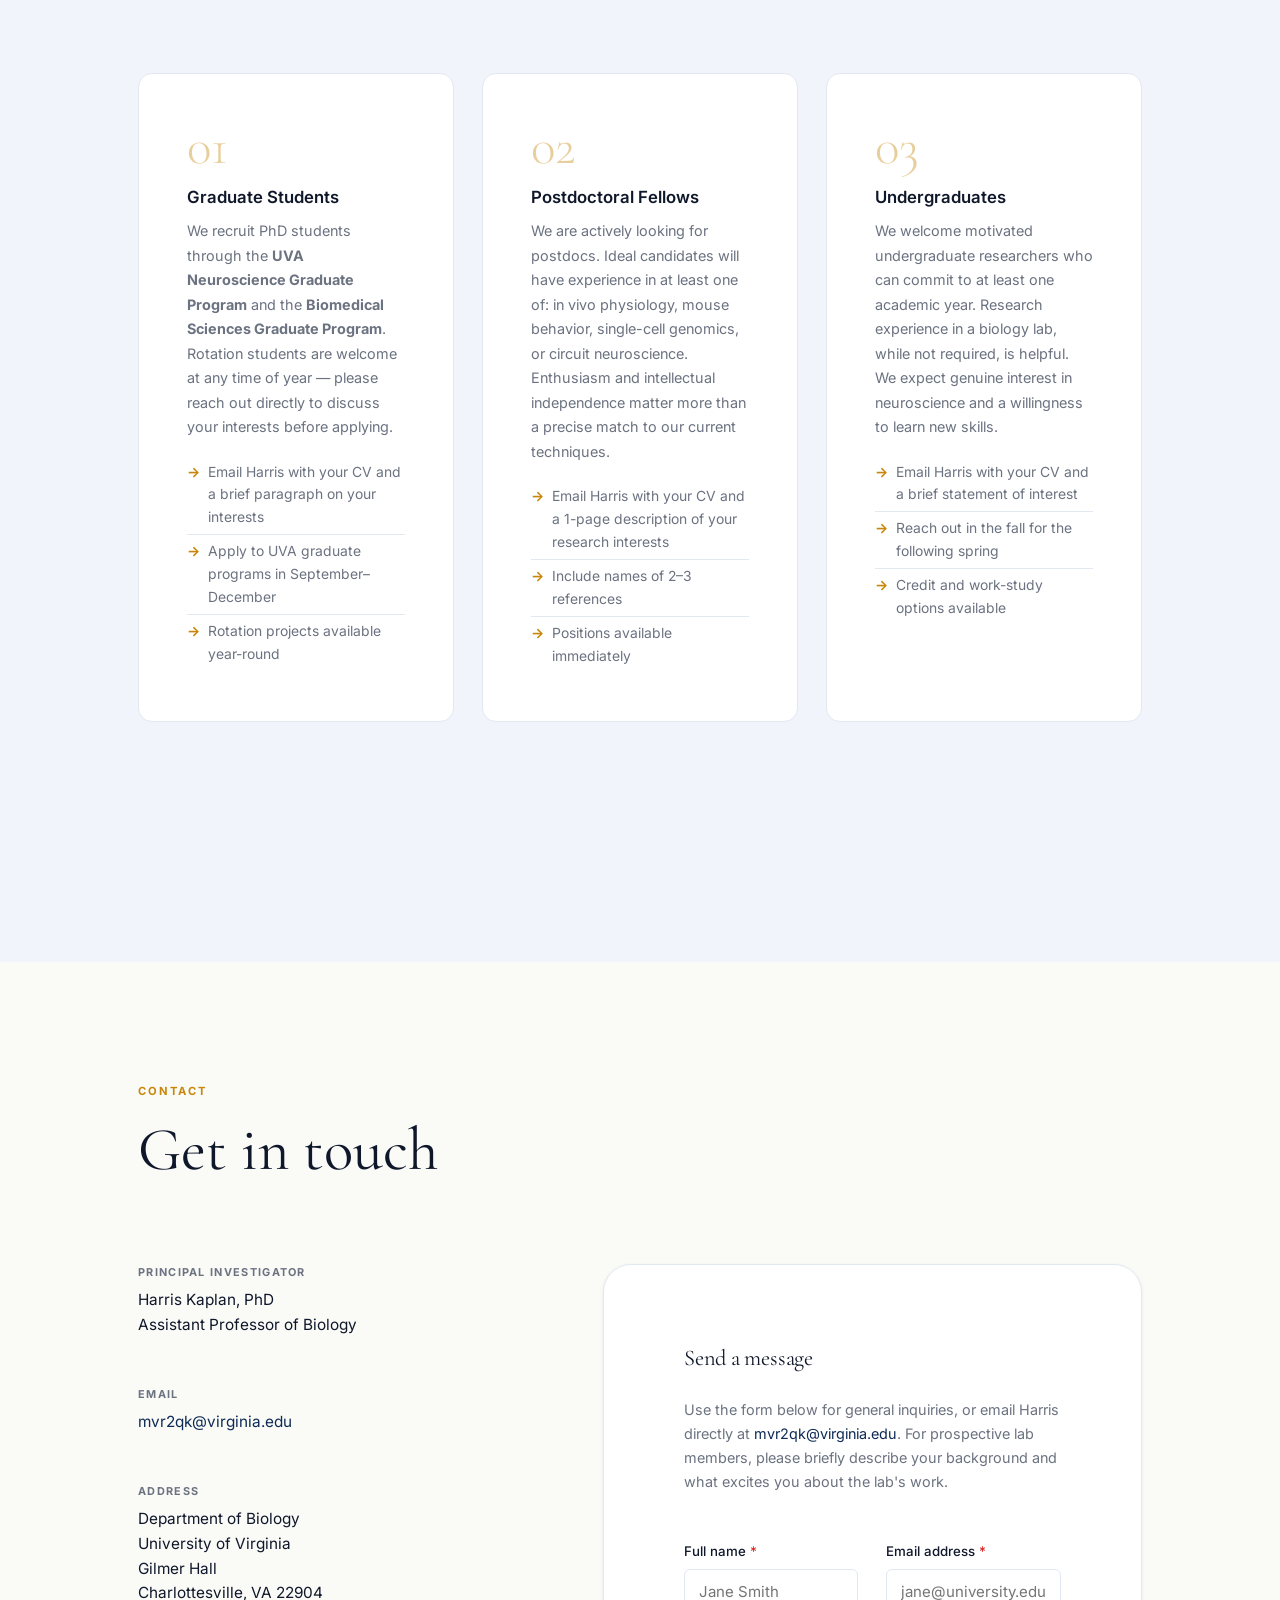
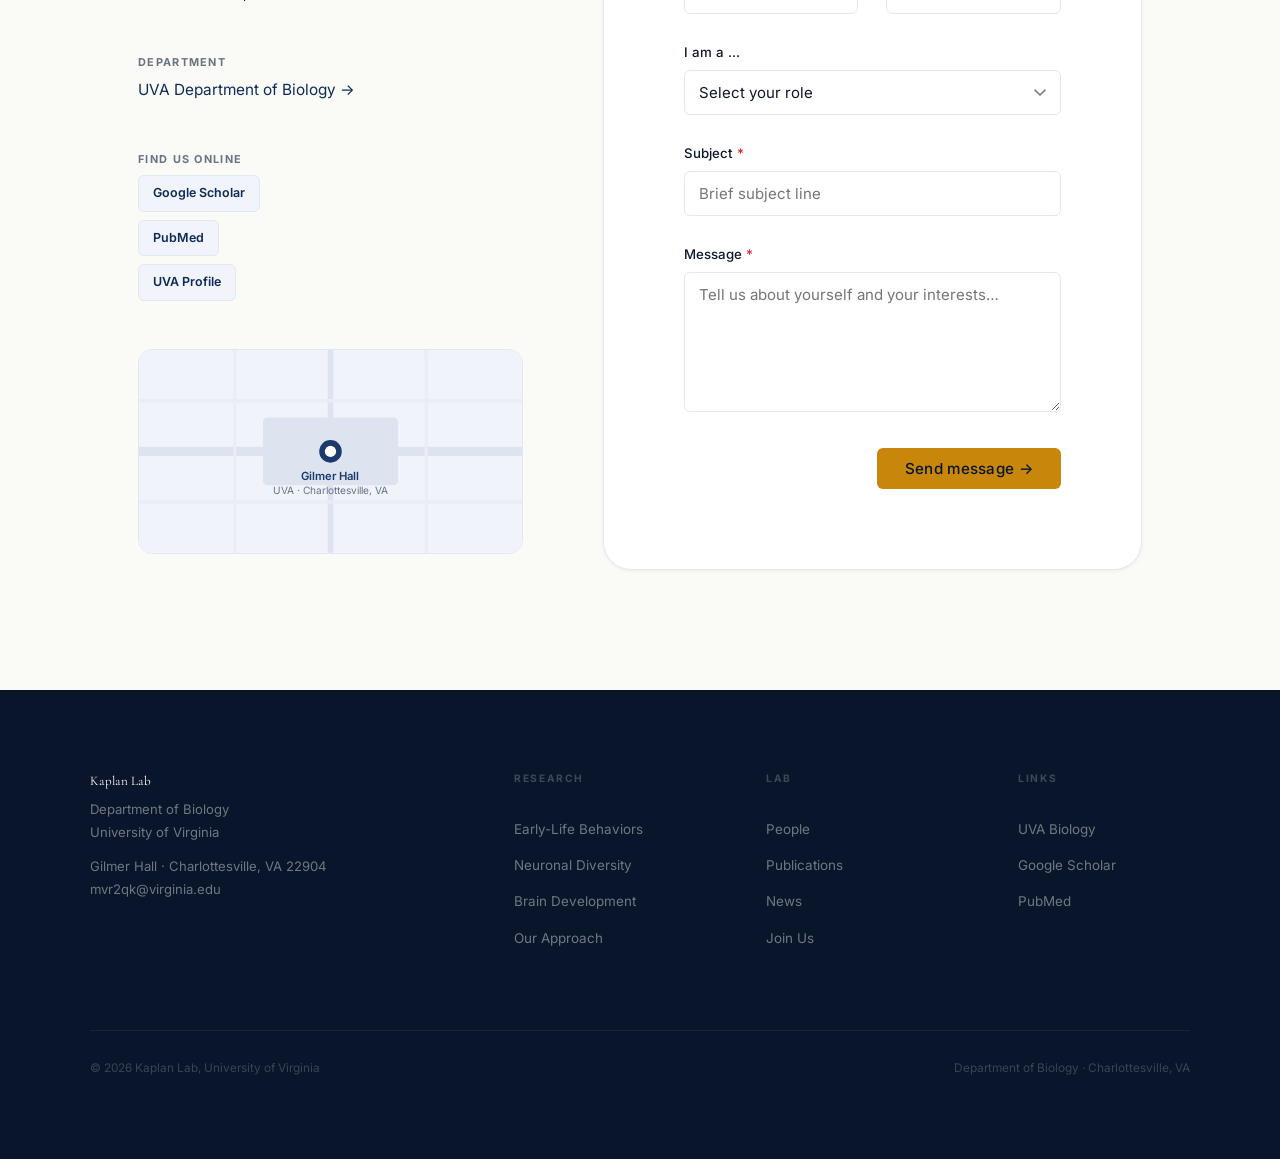
==== commit 726f313c: "Checkpoint current website before Copilot edits" ====
--- a/contact.html
+++ b/contact.html
@@ -22,9 +22,9 @@
     <ul class="site-nav__links">
       <li><a href="index.html">Home</a></li>
       <li><a href="research.html">Research</a></li>
+      <li><a href="people.html">Team</a></li>
+      <li><a href="news.html">News</a></li>
       <li><a href="publications.html">Publications</a></li>
-      <li><a href="people.html">People</a></li>
-      <li><a href="news.html">News</a></li>
       <li><a href="contact.html">Join Us</a></li>
     </ul>
   </div>
--- a/assets/css/styles.css
+++ b/assets/css/styles.css
@@ -22,6 +22,7 @@
   --border-mid:  #CDD6E8;
 
   --font-display: 'Cormorant Garamond', Georgia, serif;
+  --font-serif:   'Cormorant Garamond', Georgia, serif;
   --font-sans:    'Inter', system-ui, -apple-system, sans-serif;
 
   --max-w:  1100px;
@@ -193,7 +194,7 @@
 .site-nav__hamburger { display: none; background: none; border: none; cursor: pointer; padding: 6px; }
 .site-nav__hamburger span {
   display: block; width: 22px; height: 1.5px;
-  background: rgba(255,255,255,.72);
+  background: var(--navy);
   margin: 5px 0;
   transition: transform .3s, opacity .3s, background .4s;
   border-radius: 2px;
@@ -210,7 +211,7 @@
   background: var(--bg);
   overflow: hidden;
 }
-#neural-canvas { display: none; }
+
 
 .hero__content {
   position: relative; z-index: 2;
@@ -221,24 +222,32 @@
 /* ---- Hero image gallery ---- */
 .hero__gallery {
   position: relative;
+  width: 100%;
   flex: 1;
   min-height: 0;
-  max-height: 52vh;
-  overflow: hidden;
   z-index: 1;
+  display: flex;
+  align-items: center;
+  justify-content: center;
 }
 .hero__gallery-slide {
   position: absolute;
   inset: 0;
   opacity: 0;
-  animation: hero-crossfade 7.5s ease-in-out infinite;
-}
-.hero__gallery-slide:nth-child(1) { animation-delay:  0s;   background: hsl(215,38%,13%); }
-.hero__gallery-slide:nth-child(2) { animation-delay: -5s;   background: hsl(202,30%,11%); }
-.hero__gallery-slide:nth-child(3) { animation-delay: -2.5s; background: hsl(30,22%,11%);  }
+  animation: hero-crossfade 10.5s ease-in-out infinite;
+  display: flex;
+  align-items: center;
+  justify-content: center;
+}
+.hero__gallery-slide:nth-child(1) { animation-delay:    0s; background: var(--bg); }
+.hero__gallery-slide:nth-child(2) { animation-delay: -7.0s; background: var(--bg); }
+.hero__gallery-slide:nth-child(3) { animation-delay: -3.5s; background: var(--bg); }
 .hero__gallery-slide img {
-  width: 100%; height: 100%;
-  object-fit: cover; display: block;
+  width: 100%;
+  height: 100%;
+  object-fit: contain;
+  display: block;
+  max-width: 100%;
 }
 .hero__gallery-ph {
   width: 100%; height: 100%;
@@ -249,8 +258,8 @@
   border-top: 1px solid rgba(255,255,255,.06);
 }
 @keyframes hero-crossfade {
-  0%, 27%  { opacity: 1; }
-  33%, 94% { opacity: 0; }
+  0%, 29%  { opacity: 1; }
+  33%, 95% { opacity: 0; }
   100%     { opacity: 1; }
 }
 
@@ -804,23 +813,7 @@
 .approach-card h4 { margin-bottom: 8px; font-size: .97rem; }
 .approach-card p  { font-size: .87rem; color: var(--muted); line-height: 1.65; }
 
-/* ---- Publications ---- */
-.pub-filters { display: flex; gap: 8px; flex-wrap: wrap; margin-bottom: var(--sp-xl); }
-.pub-filter {
-  padding: 8px 18px;
-  border-radius: 100px;
-  font-size: .78rem;
-  font-weight: 600;
-  border: 1px solid var(--border);
-  background: var(--white);
-  color: var(--muted);
-  cursor: pointer;
-  transition: all .2s;
-  font-family: var(--font-sans);
-  letter-spacing: .02em;
-}
-.pub-filter:hover,
-.pub-filter.active { background: var(--dark); color: var(--white); border-color: var(--dark); }
+
 
 .pub-year-group { margin-bottom: var(--sp-xl); }
 .pub-year-group__label {
@@ -883,6 +876,113 @@
 }
 .pub-link:hover { background: var(--navy); color: var(--white); }
 
+/* ---- Member grid ---- */
+.member-grid {
+  display: grid;
+  grid-template-columns: repeat(auto-fill, minmax(220px, 1fr));
+  gap: var(--sp-xl);
+  align-items: start;
+}
+.member-card {
+  background: var(--white);
+  border: 1px solid var(--border);
+  border-radius: var(--r-xl);
+  overflow: hidden;
+  box-shadow: var(--shadow-sm);
+  display: flex;
+  flex-direction: column;
+}
+.member-card__photo {
+  width: 100%;
+  aspect-ratio: 4 / 5;
+  overflow: hidden;
+  background: var(--surface);
+  flex-shrink: 0;
+}
+.member-card__photo img {
+  width: 100%;
+  height: 100%;
+  object-fit: cover;
+  object-position: center top;
+  display: block;
+}
+.member-card__info {
+  padding: var(--sp-md) var(--sp-lg) var(--sp-lg);
+  display: flex;
+  flex-direction: column;
+  gap: 4px;
+}
+.member-card__name {
+  font-size: 1.1rem;
+  font-weight: 600;
+  margin: 0;
+  color: var(--text);
+}
+.member-card__role {
+  font-size: .82rem;
+  font-weight: 500;
+  color: var(--amber);
+  margin: 0;
+}
+.member-card__dept {
+  font-size: .78rem;
+  color: var(--muted);
+  margin: 0 0 var(--sp-sm);
+}
+.member-card__email {
+  display: flex;
+  align-items: center;
+  gap: 8px;
+  font-size: .78rem;
+  color: var(--muted);
+  margin: 0 0 var(--sp-sm);
+  flex-wrap: wrap;
+}
+.copy-btn {
+  display: inline-flex;
+  align-items: center;
+  font-size: .7rem;
+  font-weight: 600;
+  color: var(--navy);
+  background: var(--surface);
+  border: 1px solid var(--border);
+  border-radius: 4px;
+  padding: 2px 8px;
+  cursor: pointer;
+  transition: background .15s, color .15s;
+  flex-shrink: 0;
+}
+.copy-btn:hover { background: var(--navy); color: var(--white); }
+.member-card .pi-links {
+  margin-top: var(--sp-sm);
+}
+
+/* ---- Open Positions list ---- */
+.open-positions {
+  list-style: none;
+  margin-top: var(--sp-lg);
+  display: flex;
+  flex-direction: column;
+  gap: var(--sp-md);
+}
+.open-positions li {
+  font-size: .95rem;
+  line-height: 1.7;
+  padding-left: 1.2em;
+  position: relative;
+  color: var(--text-mid);
+}
+.open-positions li::before {
+  content: '—';
+  position: absolute;
+  left: 0;
+  color: var(--amber);
+  font-weight: 700;
+}
+.open-positions li strong {
+  color: var(--text);
+}
+
 /* ---- People ---- */
 .pi-card {
   display: grid;
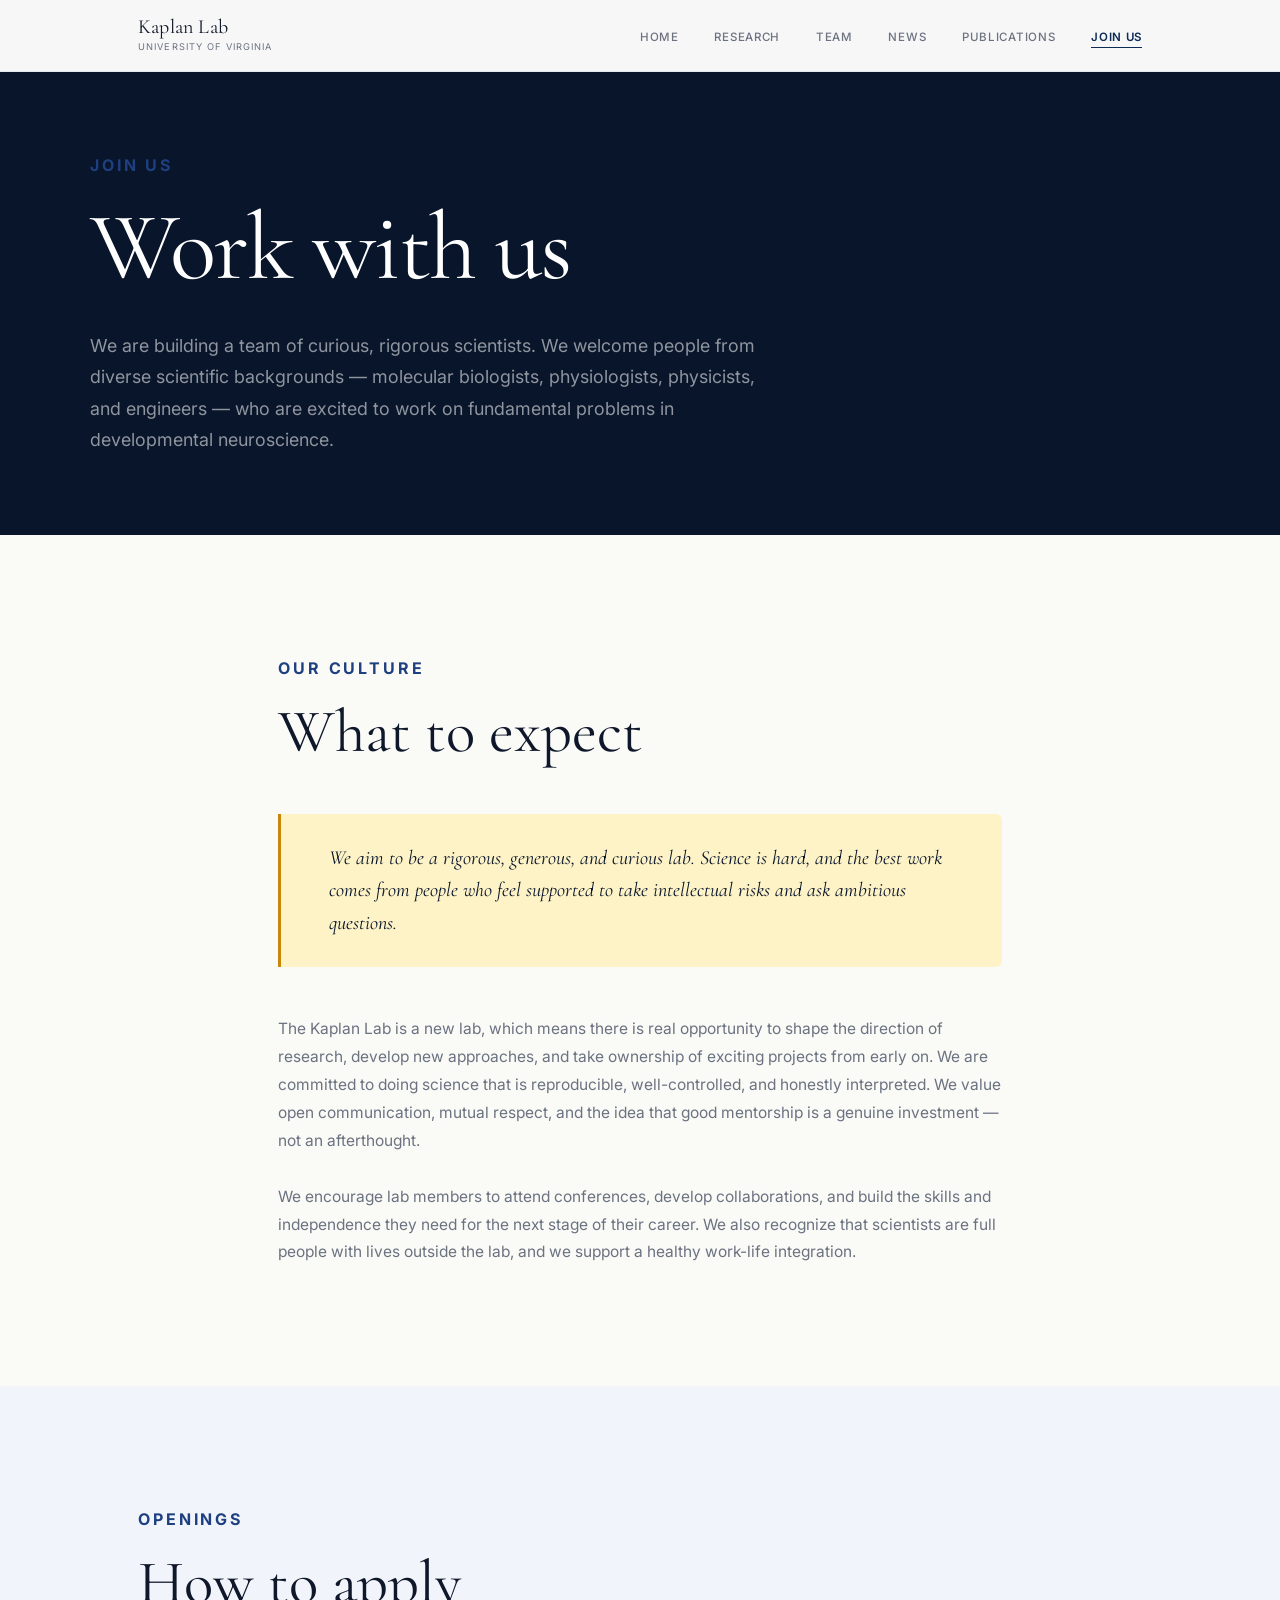
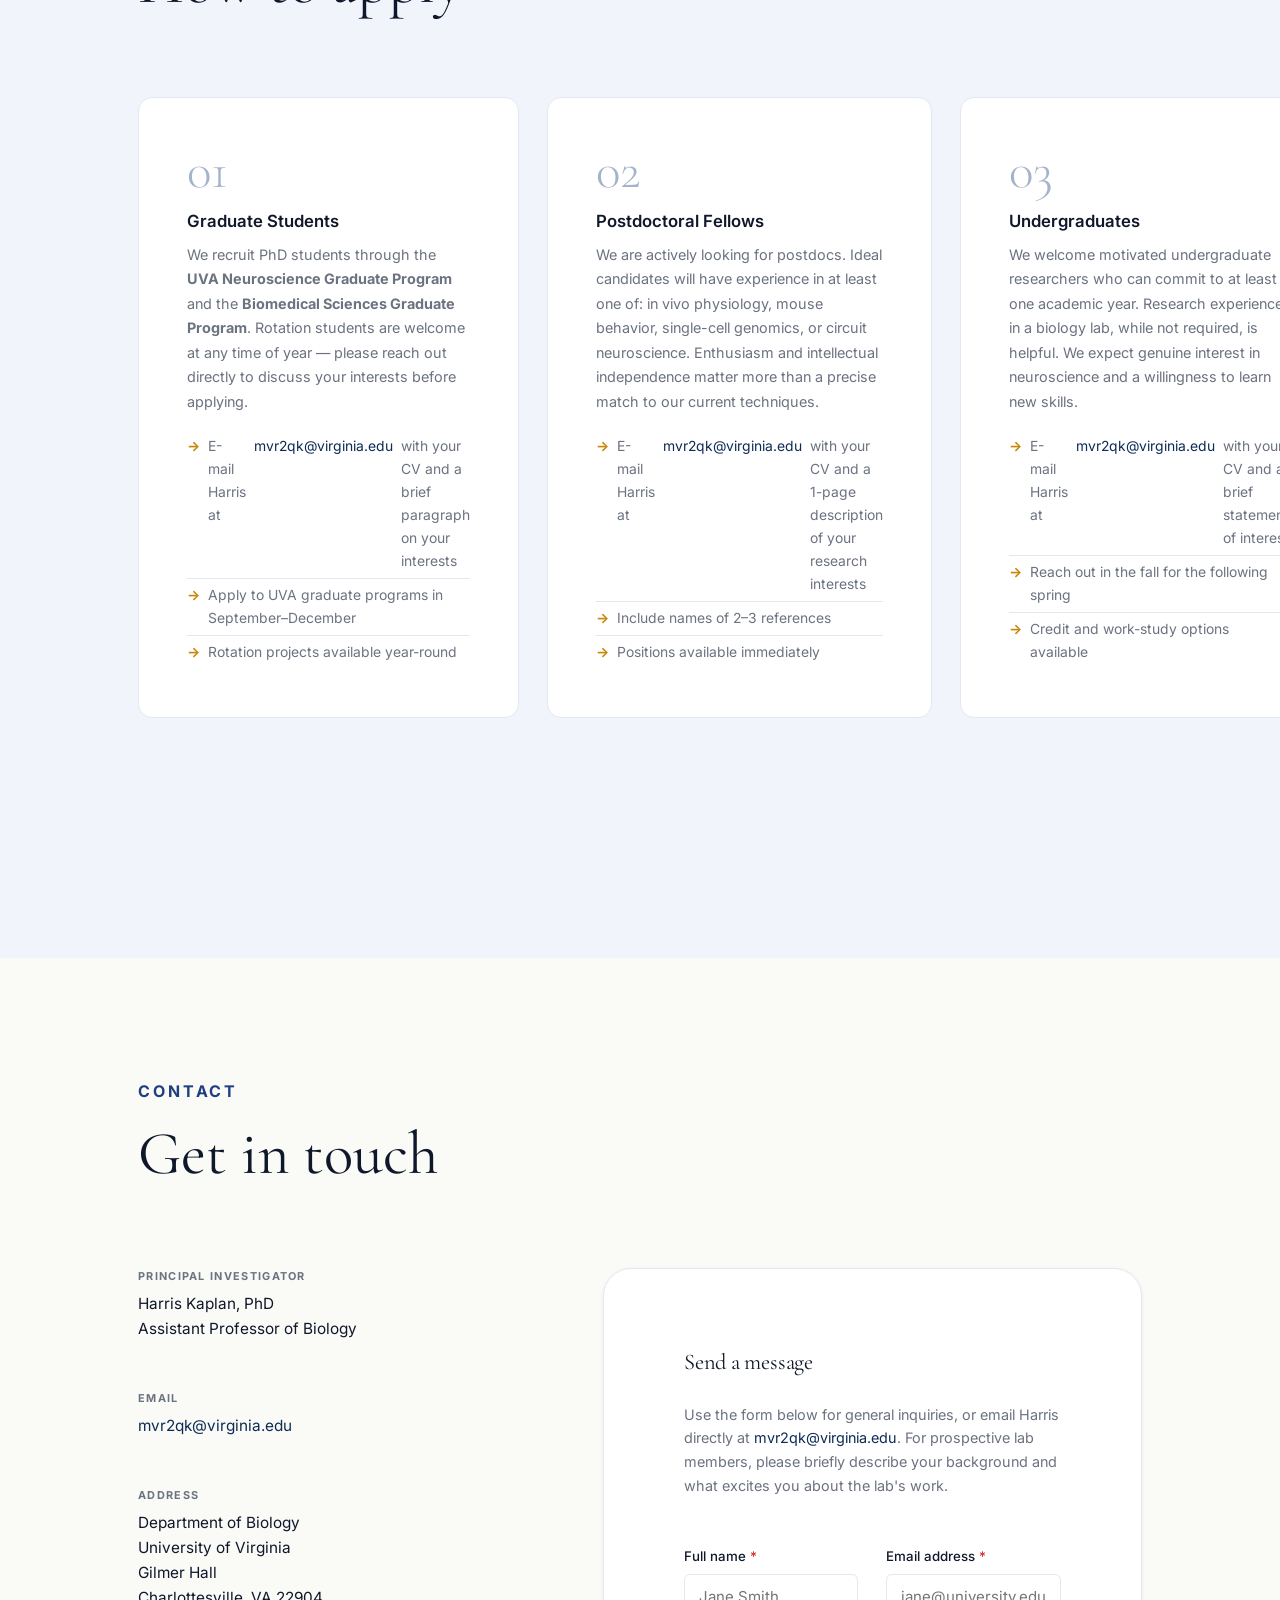
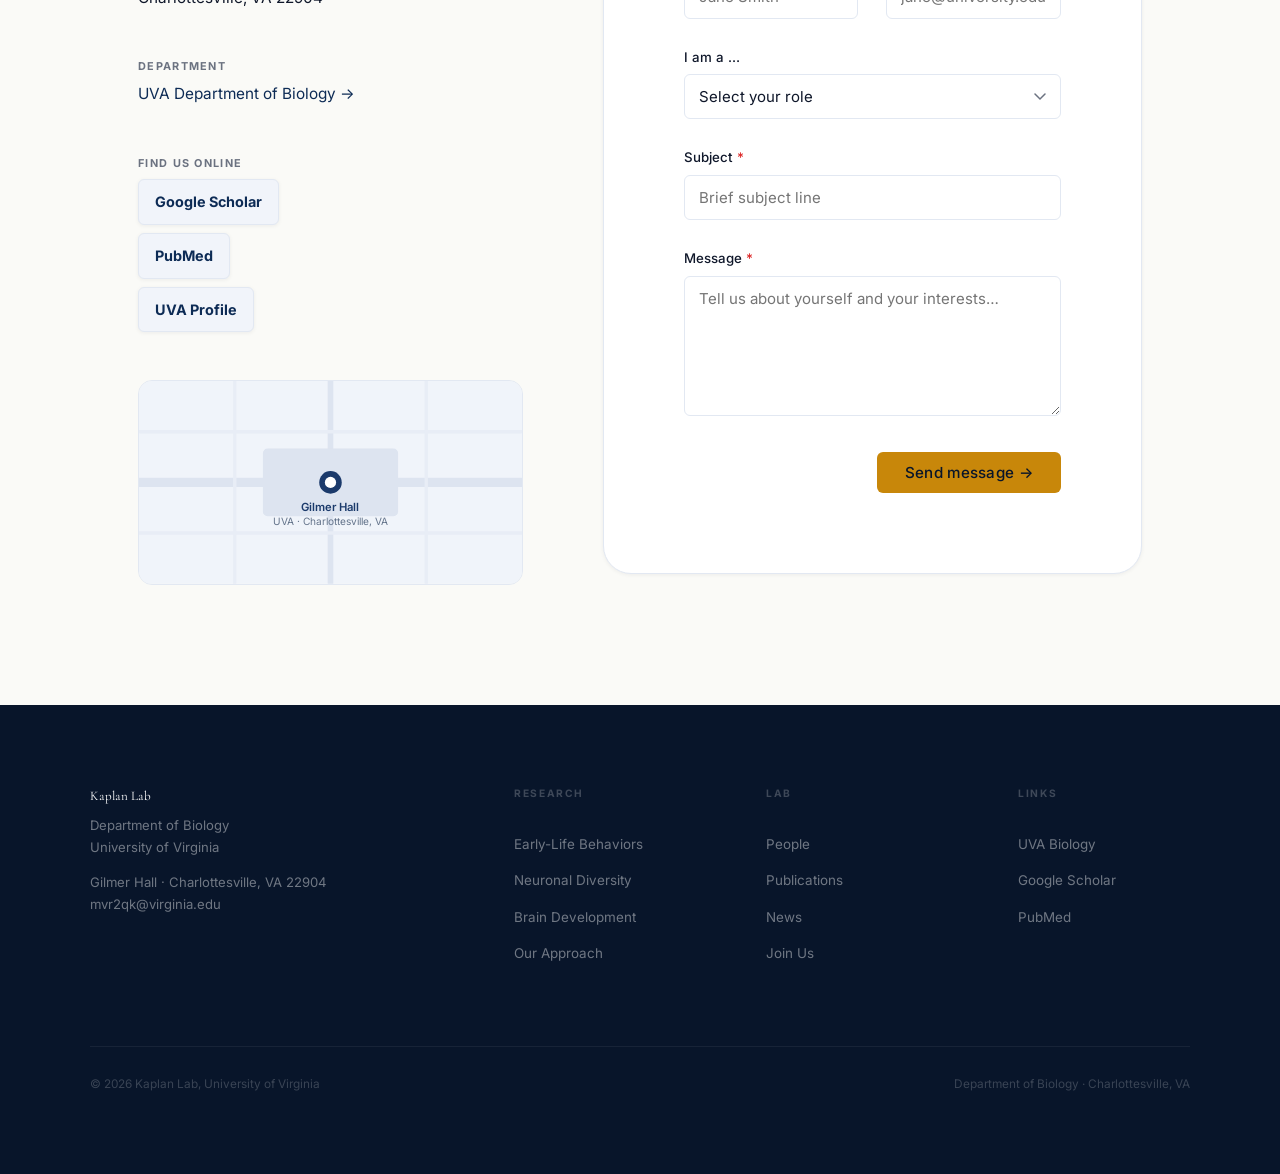
==== commit c69a3145: "Prepare site for GitHub Pages" ====
--- a/contact.html
+++ b/contact.html
@@ -90,7 +90,7 @@
           directly to discuss your interests before applying.
         </p>
         <ul>
-          <li>Email Harris with your CV and a brief paragraph on your interests</li>
+          <li>E-mail Harris at <a href="mailto:mvr2qk@virginia.edu">mvr2qk@virginia.edu</a> with your CV and a brief paragraph on your interests</li>
           <li>Apply to UVA graduate programs in September–December</li>
           <li>Rotation projects available year-round</li>
         </ul>
@@ -107,7 +107,7 @@
           current techniques.
         </p>
         <ul>
-          <li>Email Harris with your CV and a 1-page description of your research interests</li>
+          <li>E-mail Harris at <a href="mailto:mvr2qk@virginia.edu">mvr2qk@virginia.edu</a> with your CV and a 1-page description of your research interests</li>
           <li>Include names of 2–3 references</li>
           <li>Positions available immediately</li>
         </ul>
@@ -123,7 +123,7 @@
           neuroscience and a willingness to learn new skills.
         </p>
         <ul>
-          <li>Email Harris with your CV and a brief statement of interest</li>
+          <li>E-mail Harris at <a href="mailto:mvr2qk@virginia.edu">mvr2qk@virginia.edu</a> with your CV and a brief statement of interest</li>
           <li>Reach out in the fall for the following spring</li>
           <li>Credit and work-study options available</li>
         </ul>
--- a/assets/css/styles.css
+++ b/assets/css/styles.css
@@ -97,11 +97,11 @@
 /* Label */
 .label, .section-label {
   display: block;
-  font-size: .7rem;
+  font-size: 1rem;
   font-weight: 700;
   text-transform: uppercase;
   letter-spacing: .18em;
-  color: var(--amber);
+  color: var(--navy-mid);
   margin-bottom: var(--sp-sm);
 }
 
@@ -157,7 +157,21 @@
   padding: 0 var(--sp-lg);
 }
 
-.site-nav__logo { display: flex; flex-direction: column; gap: 2px; text-decoration: none; }
+.site-nav__logo {
+  display: flex;
+  flex-direction: column;
+  gap: 2px;
+  text-decoration: none;
+  opacity: 0;
+  pointer-events: none;
+  transform: translateY(-6px);
+  transition: opacity .2s ease, transform .2s ease;
+}
+.site-nav.scrolled .site-nav__logo {
+  opacity: 1;
+  pointer-events: auto;
+  transform: translateY(0);
+}
 .site-nav__logo-main {
   font-family: var(--font-display);
   font-size: 1.25rem;
@@ -187,7 +201,7 @@
 .site-nav__links a:hover { color: var(--text); }
 .site-nav__links a.active {
   color: var(--navy);
-  border-bottom-color: var(--amber);
+  border-bottom-color: var(--navy);
   font-weight: 600;
 }
 
@@ -234,14 +248,16 @@
   position: absolute;
   inset: 0;
   opacity: 0;
+  pointer-events: none;
+  display: flex;
+  align-items: center;
+  justify-content: center;
+  background: var(--bg);
   animation: hero-crossfade 10.5s ease-in-out infinite;
-  display: flex;
-  align-items: center;
-  justify-content: center;
-}
-.hero__gallery-slide:nth-child(1) { animation-delay:    0s; background: var(--bg); }
-.hero__gallery-slide:nth-child(2) { animation-delay: -7.0s; background: var(--bg); }
-.hero__gallery-slide:nth-child(3) { animation-delay: -3.5s; background: var(--bg); }
+}
+.hero__gallery-slide:nth-child(1) { animation-delay: 0s; }
+.hero__gallery-slide:nth-child(2) { animation-delay: -7.0s; }
+.hero__gallery-slide:nth-child(3) { animation-delay: -3.5s; }
 .hero__gallery-slide img {
   width: 100%;
   height: 100%;
@@ -249,6 +265,12 @@
   display: block;
   max-width: 100%;
 }
+@keyframes hero-crossfade {
+  0%, 29%  { opacity: 1; }
+  33%, 95% { opacity: 0; }
+  100%     { opacity: 1; }
+}
+
 .hero__gallery-ph {
   width: 100%; height: 100%;
   display: flex; align-items: center; justify-content: center;
@@ -257,11 +279,6 @@
   color: rgba(255,255,255,.2);
   border-top: 1px solid rgba(255,255,255,.06);
 }
-@keyframes hero-crossfade {
-  0%, 29%  { opacity: 1; }
-  33%, 95% { opacity: 0; }
-  100%     { opacity: 1; }
-}
 
 .hero__eyebrow {
   display: inline-flex;
@@ -279,6 +296,15 @@
   display: block;
   width: 36px; height: 1px;
   background: var(--amber);
+}
+
+.hero__lab-title {
+  font-family: var(--font-display);
+  font-size: clamp(3rem, 6vw, 4.4rem);
+  color: var(--navy);
+  margin: 0 0 .45rem;
+  line-height: 1.02;
+  letter-spacing: .01em;
 }
 
 .hero__headline {
@@ -489,7 +515,7 @@
   font-weight: 700;
   letter-spacing: .12em;
   text-transform: uppercase;
-  color: var(--amber);
+  color: var(--navy-mid);
 }
 .research-hero-block__text h3 {
   font-family: var(--font-serif);
@@ -560,13 +586,26 @@
 }
 .pub-hero {
   display: flex;
-  gap: var(--sp-xl);
-  align-items: flex-start;
-  margin-bottom: var(--sp-xl);
+  gap: var(--sp-lg);
+  align-items: stretch;
+  margin-bottom: var(--sp-lg);
+  min-height: 320px;
+}
+.cover-art-placeholder {
+  width: min(320px, 34%);
+  flex-shrink: 0;
+  aspect-ratio: 3 / 4;
+  height: auto;
+}
+.cover-art-placeholder img {
+  width: 100%;
+  height: 100%;
+  object-fit: cover;
+  display: block;
 }
 @media (max-width: 640px) {
   .pub-hero { flex-direction: column; }
-  .cover-art, .cover-art-placeholder { width: 140px; }
+  .cover-art, .cover-art-placeholder { width: 100%; }
 }
 
 /* ---- Featured paper ---- */
@@ -578,6 +617,8 @@
   overflow: hidden;
   margin-top: var(--sp-lg);
   box-shadow: var(--shadow-lg);
+  min-height: 100%;
+  align-content: center;
 }
 .fp__left {
   background: rgba(255,255,255,.025);
@@ -592,7 +633,7 @@
 .fp__journal {
   font-family: var(--font-display);
   font-size: 2rem;
-  color: var(--amber);
+  color: #E9B43A;
   line-height: 1;
   letter-spacing: -.01em;
 }
@@ -602,7 +643,7 @@
   text-transform: uppercase;
   color: rgba(255,255,255,.28);
 }
-.fp__right { padding: var(--sp-xl); }
+.fp__right { padding: var(--sp-xl); display: flex; flex-direction: column; justify-content: center; }
 .fp__title {
   font-family: var(--font-display);
   font-size: clamp(1.5rem, 2.5vw, 2.2rem);
@@ -619,23 +660,20 @@
   letter-spacing: .01em;
 }
 .fp__excerpt {
-  font-size: .93rem;
-  color: rgba(255,255,255,.58);
-  line-height: 1.75;
-  margin-bottom: var(--sp-lg);
+  display: none;
 }
 .fp__excerpt p { max-width: none; }
 .fp__link {
   font-size: .84rem;
   font-weight: 600;
-  color: var(--amber);
+  color: #E9B43A;
   letter-spacing: .02em;
   display: inline-flex;
   align-items: center;
   gap: 6px;
   transition: color .2s, gap .2s;
 }
-.fp__link:hover { color: #D9920C; gap: 10px; }
+.fp__link:hover { color: #F2C75E; gap: 10px; }
 
 /* ---- News list (home page) ---- */
 .news-list { border-top: 1px solid var(--border); }
@@ -735,7 +773,7 @@
   font-family: var(--font-display);
   font-size: 7rem;
   line-height: 1;
-  color: var(--amber);
+  color: var(--navy-mid);
   opacity: .15;
   margin-bottom: var(--sp-sm);
   font-weight: 300;
@@ -745,7 +783,7 @@
   font-weight: 700;
   text-transform: uppercase;
   letter-spacing: .16em;
-  color: var(--amber);
+  color: var(--navy-mid);
   display: block;
   margin-bottom: 10px;
 }
@@ -815,22 +853,22 @@
 
 
 
-.pub-year-group { margin-bottom: var(--sp-xl); }
+.pub-year-group { margin-bottom: 10px; }
 .pub-year-group__label {
   font-family: var(--font-display);
-  font-size: 2.2rem;
+  font-size: 2.1rem;
   color: var(--navy);
-  border-bottom: 2px solid var(--amber);
+  border-bottom: 2px solid var(--navy);
   display: inline-block;
-  padding-bottom: 4px;
-  margin-bottom: var(--sp-lg);
+  padding-bottom: 3px;
+  margin-bottom: 8px;
   font-weight: 400;
 }
 
 .pub-item {
   display: flex;
   gap: var(--sp-lg);
-  padding: var(--sp-md) 0;
+  padding: 8px 0;
   border-bottom: 1px solid var(--border);
 }
 .pub-item:last-child { border-bottom: none; }
@@ -859,12 +897,21 @@
 .pub-item__content { flex: 1; }
 .pub-item__journal-line { display: flex; align-items: center; gap: 8px; margin-bottom: 7px; }
 .pub-item__journal-info { font-size: .8rem; color: var(--muted); }
-.pub-item__title { font-size: .97rem; font-weight: 600; line-height: 1.4; margin-bottom: 5px; }
+.pub-item__title { font-size: .97rem; font-weight: 600; line-height: 1.4; margin-bottom: 4px; }
 .pub-item__title a { color: inherit; }
 .pub-item__title a:hover { color: var(--navy-mid); }
-.pub-item__authors { font-size: .85rem; color: var(--muted); line-height: 1.5; }
-.pub-item__authors strong { color: var(--navy); font-weight: 600; }
-.pub-item__links { display: flex; gap: 8px; margin-top: 8px; flex-wrap: wrap; }
+.pub-item__authors { font-size: .85rem; color: var(--muted); line-height: 1.5; overflow-wrap: normal; }
+.pub-item__authors strong { color: var(--navy); font-weight: 600; text-decoration: underline; }
+.pub-item__authors sup,
+.fp__authors sup {
+  font-size: .72em;
+  line-height: 0;
+  vertical-align: super;
+}
+.eq-contrib {
+  white-space: nowrap;
+}
+.pub-item__links { display: flex; gap: 8px; margin-top: 6px; flex-wrap: wrap; }
 .pub-link {
   font-size: .73rem;
   font-weight: 600;
@@ -884,11 +931,11 @@
   align-items: start;
 }
 .member-card {
-  background: var(--white);
-  border: 1px solid var(--border);
-  border-radius: var(--r-xl);
-  overflow: hidden;
-  box-shadow: var(--shadow-sm);
+  background: transparent;
+  border: 0;
+  border-radius: 0;
+  overflow: visible;
+  box-shadow: none;
   display: flex;
   flex-direction: column;
 }
@@ -896,63 +943,91 @@
   width: 100%;
   aspect-ratio: 4 / 5;
   overflow: hidden;
-  background: var(--surface);
+  background: transparent;
   flex-shrink: 0;
 }
 .member-card__photo img {
   width: 100%;
   height: 100%;
   object-fit: cover;
-  object-position: center top;
+  object-position: center center;
   display: block;
+}
+.member-card__photo img[alt*="Ben Bellanger"] {
+  object-position: 50% 50%;
 }
 .member-card__info {
   padding: var(--sp-md) var(--sp-lg) var(--sp-lg);
   display: flex;
   flex-direction: column;
-  gap: 4px;
+  align-items: center;
+  text-align: center;
+  gap: 6px;
 }
 .member-card__name {
-  font-size: 1.1rem;
+  font-size: 1.2rem;
   font-weight: 600;
   margin: 0;
   color: var(--text);
 }
 .member-card__role {
-  font-size: .82rem;
-  font-weight: 500;
-  color: var(--amber);
+  font-size: .9rem;
+  font-weight: 600;
+  color: var(--navy);
   margin: 0;
 }
-.member-card__dept {
-  font-size: .78rem;
-  color: var(--muted);
-  margin: 0 0 var(--sp-sm);
+.member-card__role-link {
+  color: inherit;
+  text-decoration: none;
+}
+.member-card__role-link:hover {
+  color: var(--navy);
+  text-decoration: underline;
+  text-underline-offset: 0.16em;
 }
 .member-card__email {
   display: flex;
   align-items: center;
+  justify-content: center;
   gap: 8px;
-  font-size: .78rem;
+  font-size: .84rem;
   color: var(--muted);
   margin: 0 0 var(--sp-sm);
   flex-wrap: wrap;
 }
+.member-card__email-link {
+  color: inherit;
+  text-decoration: underline;
+  text-underline-offset: 0.16em;
+}
+.member-card__email-link:hover {
+  color: var(--navy);
+}
 .copy-btn {
   display: inline-flex;
   align-items: center;
-  font-size: .7rem;
-  font-weight: 600;
+  justify-content: center;
+  width: 26px;
+  height: 26px;
   color: var(--navy);
   background: var(--surface);
   border: 1px solid var(--border);
   border-radius: 4px;
-  padding: 2px 8px;
   cursor: pointer;
   transition: background .15s, color .15s;
   flex-shrink: 0;
+  padding: 0;
+}
+.copy-btn svg {
+  width: 14px;
+  height: 14px;
+  display: block;
 }
 .copy-btn:hover { background: var(--navy); color: var(--white); }
+.copy-btn[data-copied="true"] {
+  background: var(--navy);
+  color: var(--white);
+}
 .member-card .pi-links {
   margin-top: var(--sp-sm);
 }
@@ -976,11 +1051,34 @@
   content: '—';
   position: absolute;
   left: 0;
-  color: var(--amber);
+  color: #E9B43A;
   font-weight: 700;
 }
 .open-positions li strong {
   color: var(--text);
+}
+
+.join-photos-caption {
+  margin: var(--sp-lg) 0 var(--sp-sm);
+  font-size: .9rem;
+  color: var(--muted);
+  font-style: italic;
+}
+
+.join-photos {
+  margin-top: 0;
+  display: grid;
+  grid-template-columns: repeat(2, minmax(0, 1fr));
+  gap: var(--sp-md);
+  align-items: start;
+}
+.join-photos img {
+  width: 100%;
+  display: block;
+  border: 1px solid var(--border);
+  box-shadow: var(--shadow-sm);
+  object-fit: contain;
+  background: var(--white);
 }
 
 /* ---- People ---- */
@@ -1026,21 +1124,22 @@
 .pi-card__edu li:last-child { border-bottom: none; }
 .pi-card__edu li strong { color: var(--text); font-weight: 600; min-width: 110px; flex-shrink: 0; }
 
-.pi-links { display: flex; gap: 8px; flex-wrap: wrap; margin-top: var(--sp-md); }
+.pi-links { display: flex; gap: 10px; flex-wrap: wrap; margin-top: var(--sp-md); }
 .pi-link {
   display: inline-flex;
   align-items: center;
   gap: 6px;
-  font-size: .78rem;
-  font-weight: 600;
+  font-size: .9rem;
+  font-weight: 700;
   color: var(--navy);
   background: var(--surface);
-  padding: 7px 14px;
+  padding: 10px 16px;
   border-radius: var(--r-sm);
   border: 1px solid var(--border);
+  box-shadow: var(--shadow-sm);
   transition: all .2s;
 }
-.pi-link:hover { background: var(--navy); color: var(--white); border-color: var(--navy); }
+.pi-link:hover { background: var(--navy); color: var(--white); border-color: var(--navy); transform: translateY(-1px); }
 
 .positions-grid {
   display: grid;
@@ -1068,6 +1167,11 @@
 .position-card .btn { margin-top: var(--sp-md); font-size: .82rem; padding: 9px 18px; }
 
 /* ---- News timeline ---- */
+#news.section {
+  padding-top: var(--sp-lg);
+  padding-bottom: var(--sp-lg);
+}
+
 .news-timeline {
   position: relative;
   padding-left: 52px;
@@ -1087,9 +1191,9 @@
   left: -44px; top: 8px;
   width: 10px; height: 10px;
   border-radius: 50%;
-  background: var(--amber);
+  background: #E9B43A;
   border: 3px solid var(--off-white);
-  box-shadow: 0 0 0 1.5px var(--amber);
+  box-shadow: 0 0 0 1.5px #E9B43A;
 }
 .tl-item__date {
   font-size: .72rem;
@@ -1175,7 +1279,7 @@
 .join-card__num {
   font-family: var(--font-display);
   font-size: 3.2rem;
-  color: var(--amber);
+  color: var(--navy-mid);
   opacity: .4;
   line-height: 1;
   margin-bottom: 14px;
